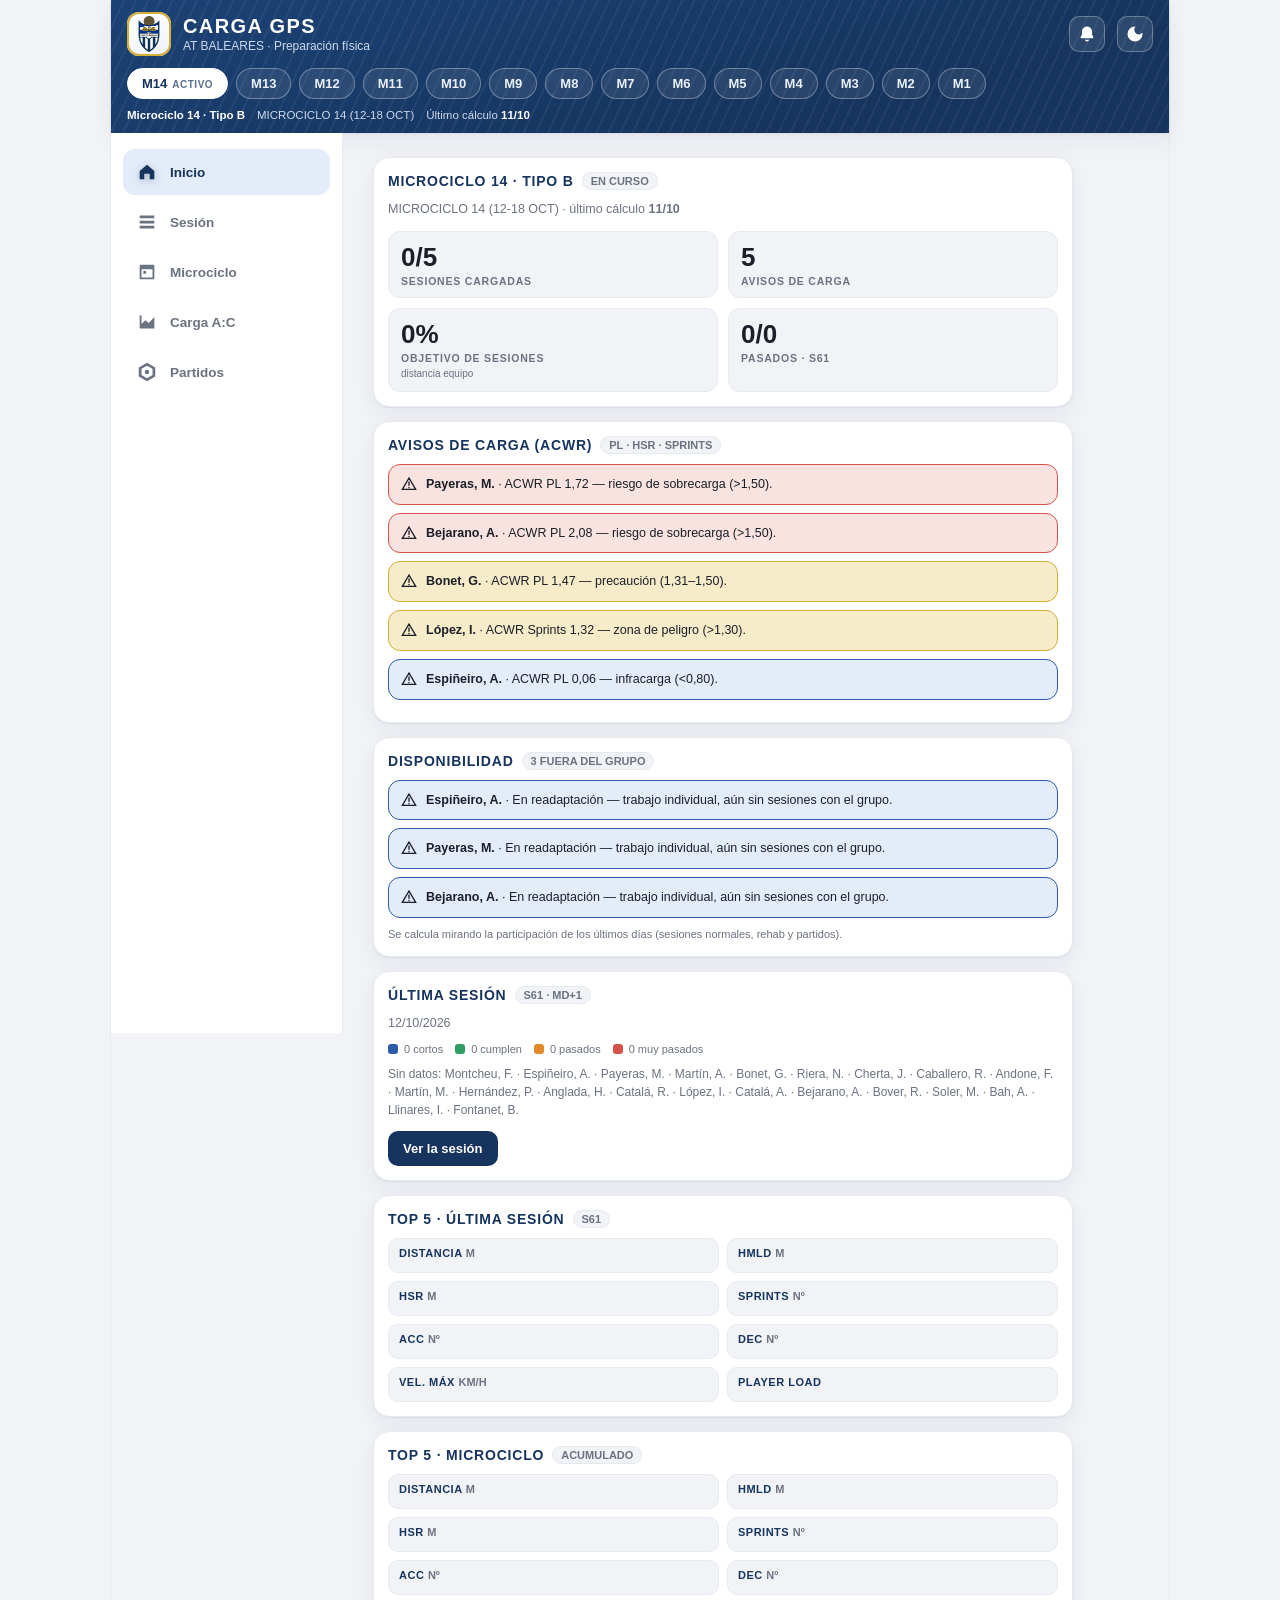
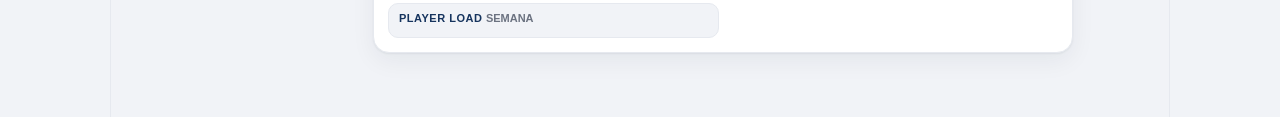
==== index.html @ 59eeba28 "Objetivos manuales para jugadores en readaptación (Excel, app y dashboard) Co-Authored-By: Claude Op" ====
<!doctype html>
<html lang="es" data-theme="">
<head>
<meta charset="utf-8">
<meta name="viewport" content="width=device-width, initial-scale=1, viewport-fit=cover">
<title>Carga GPS · AT Baleares</title>
<meta name="description" content="Seguimiento de carga GPS del equipo: objetivos individuales, semáforo por métrica y carga aguda-crónica.">
<meta name="theme-color" content="#16345E">
<link rel="manifest" href="manifest.json">
<link rel="icon" href="icons/icon-192.png?v=53">
<link rel="apple-touch-icon" href="icons/icon-192.png?v=53">
<meta name="apple-mobile-web-app-capable" content="yes">
<meta name="apple-mobile-web-app-status-bar-style" content="black-translucent">
<meta name="apple-mobile-web-app-title" content="GPS">
<meta name="mobile-web-app-capable" content="yes">
<link rel="stylesheet" href="styles.css?v=55">
</head>
<body>
<div class="shell">

  <header class="topbar">
    <div class="topbar__row">
      <div class="crest" aria-hidden="true"><img src="icons/escudo.png" alt="Atlético Baleares"></div>
      <div class="topbar__titles">
        <h1 class="topbar__title">CARGA GPS</h1>
        <p class="topbar__sub" id="topbarSub">AT Baleares · Preparación física</p>
      </div>
      <button class="iconbtn" id="bellBtn" type="button" hidden title="Activar avisos de datos nuevos" aria-label="Activar avisos de datos nuevos" aria-pressed="false">
        <svg viewBox="0 0 24 24" width="20" height="20" aria-hidden="true"><path d="M12 3a6 6 0 0 0-6 6v3.6l-1.5 2.7A1 1 0 0 0 5.4 17h13.2a1 1 0 0 0 .9-1.5L18 12.6V9a6 6 0 0 0-6-6Zm0 18a2.5 2.5 0 0 0 2.45-2h-4.9A2.5 2.5 0 0 0 12 21Z" fill="currentColor"/></svg>
      </button>
      <button class="iconbtn" id="themeBtn" type="button" title="Cambiar tema" aria-label="Cambiar tema">
        <svg viewBox="0 0 24 24" width="20" height="20" aria-hidden="true"><path d="M12 3a9 9 0 1 0 9 9c0-.46-.04-.92-.1-1.36A5.5 5.5 0 0 1 12.6 3.1 9.1 9.1 0 0 0 12 3Z" fill="currentColor"/></svg>
      </button>
    </div>

    <div class="micro-select" id="microSelect" role="tablist" aria-label="Microciclo"></div>

    <div class="micro-meta" id="microMeta"></div>
  </header>

  <div class="layout">

  <nav class="bottomnav" id="nav" aria-label="Secciones">
    <button class="navitem is-active" data-screen="inicio" type="button">
      <svg viewBox="0 0 24 24" aria-hidden="true"><path d="M4 11 12 4l8 7v8a1 1 0 0 1-1 1h-4v-6H9v6H5a1 1 0 0 1-1-1Z" fill="currentColor"/></svg>
      <span>Inicio</span>
    </button>
    <button class="navitem" data-screen="sesion" type="button">
      <svg viewBox="0 0 24 24" aria-hidden="true"><path d="M4 5h16v3H4Zm0 5.5h16v3H4Zm0 5.5h16v3H4Z" fill="currentColor"/></svg>
      <span>Sesión</span>
    </button>
    <button class="navitem" data-screen="micro" type="button">
      <svg viewBox="0 0 24 24" aria-hidden="true"><path d="M5 4h14a1 1 0 0 1 1 1v14a1 1 0 0 1-1 1H5a1 1 0 0 1-1-1V5a1 1 0 0 1 1-1Zm1 5v9h12V9Zm2 2h3v3H8Z" fill="currentColor"/></svg>
      <span>Microciclo</span>
    </button>
    <button class="navitem" data-screen="cargaac" type="button">
      <svg viewBox="0 0 24 24" aria-hidden="true"><path d="M4 19V5h2v9.2l4-4.2 4 3 6-6.5V19Z" fill="currentColor"/></svg>
      <span>Carga A:C</span>
    </button>
    <button class="navitem" data-screen="partidos" type="button">
      <svg viewBox="0 0 24 24" aria-hidden="true"><path d="M12 2 3 7v10l9 5 9-5V7Zm0 3.2 6 3.3v6.9l-6 3.3-6-3.3V8.5Z" fill="currentColor"/><circle cx="12" cy="12" r="2.4" fill="currentColor"/></svg>
      <span>Partidos</span>
    </button>
  </nav>

  <main class="content" id="view" tabindex="-1"></main>

  </div>

</div>

<script src="data.js?v=53"></script>
<script src="app.js?v=61"></script>
</body>
</html>
---- styles.css ----
/* =========================================================================
   Carga GPS — sistema visual "app de club deportivo"
   ========================================================================= */

:root{
  /* marca */
  --navy:#16345E;      --navy-2:#1B4275;
  --azul:#2E5BAA;      --azul-bg:#E4ECF9;
  --oro:#D4AF37;       --oro-bg:#F6ECC9;
  /* superficie */
  --bg:#F1F3F7;        --surface:#FFFFFF;
  --txt:#1B1F27;       --txt-2:#6B7280;   --line:#E6E9EF;
  /* semánticos */
  --verde:#2E9E64;     --neutro:#9AA1AC;  --rojo:#D6534A;
  --naranja:#E08A2B;
  /* semáforo (roles) */
  --sem-azul:var(--azul);     --sem-verde:var(--verde);
  --sem-naranja:var(--naranja); --sem-rojo:var(--rojo);
  --sem-azul-bg:#E4ECF9;   --sem-verde-bg:#E1F1E8;
  --sem-naranja-bg:#FBEBD8; --sem-rojo-bg:#F8E3E1;

  --ink:#16345E;   /* color de titulares/acento sobre superficie clara */

  --shadow:0 1px 2px rgba(16,30,54,.06), 0 8px 24px rgba(16,30,54,.06);
  --radius:16px;
  --font:-apple-system,BlinkMacSystemFont,"Segoe UI",Roboto,Helvetica,Arial,sans-serif;
  --font-cond:"Arial Narrow","Helvetica Neue Condensed","Roboto Condensed",var(--font);
  /* cifras: sans del sistema (0 limpio, sin barra ni punto) + tabular-nums donde toca */
  --font-mono:-apple-system,BlinkMacSystemFont,"Segoe UI",Roboto,Helvetica,Arial,sans-serif;
  --shell-max:480px;
}

@media (prefers-color-scheme: dark){
  :root:not([data-theme="light"]){
    --navy:#1E3E6B;    --navy-2:#274E85;
    --azul:#75A2EC;    --azul-bg:#1C2A42;
    --oro:#EBBE5D;     --oro-bg:#2E2A18;
    --bg:#0E141D;      --surface:#161F2E;
    --txt:#ECEFF4;     --txt-2:#93A0B5;   --line:#263349;
    --verde:#3FB57C;   --rojo:#E2695F;    --naranja:#EBA94D;
    --sem-azul:var(--azul);        --sem-verde:var(--verde);
    --sem-naranja:var(--naranja);  --sem-rojo:var(--rojo);
    --sem-azul-bg:#20304C;   --sem-verde-bg:#1A3328;
    --sem-naranja-bg:#33291A; --sem-rojo-bg:#361E1C;
    --ink:#A9C6F7;
    --shadow:0 1px 2px rgba(0,0,0,.4), 0 8px 24px rgba(0,0,0,.35);
  }
}
:root[data-theme="dark"]{
  --navy:#1E3E6B;    --navy-2:#274E85;
  --azul:#75A2EC;    --azul-bg:#1C2A42;
  --oro:#EBBE5D;     --oro-bg:#2E2A18;
  --bg:#0E141D;      --surface:#161F2E;
  --txt:#ECEFF4;     --txt-2:#93A0B5;   --line:#263349;
  --verde:#3FB57C;   --rojo:#E2695F;    --naranja:#EBA94D;
  --sem-azul:var(--azul);        --sem-verde:var(--verde);
  --sem-naranja:var(--naranja);  --sem-rojo:var(--rojo);
  --sem-azul-bg:#20304C;   --sem-verde-bg:#1A3328;
  --sem-naranja-bg:#33291A; --sem-rojo-bg:#361E1C;
  --ink:#A9C6F7;
  --shadow:0 1px 2px rgba(0,0,0,.4), 0 8px 24px rgba(0,0,0,.35);
}

*,*::before,*::after{box-sizing:border-box}
html,body{margin:0;padding:0}
body{
  font-family:var(--font);
  color:var(--txt);
  background:var(--bg);
  -webkit-text-size-adjust:100%;
  overscroll-behavior-y:none;
}
button{font-family:inherit}
h1,h2,h3,p{margin:0}

/* ===================== SHELL ===================== */
.shell{
  max-width:var(--shell-max);
  margin:0 auto;
  min-height:100dvh;
  background:var(--bg);
  position:relative;
}
.layout{display:block}

/* ===================== TOPBAR ===================== */
.topbar{
  position:sticky; top:0; z-index:20;
  color:#fff;
  padding:calc(env(safe-area-inset-top) + 12px) 16px 12px;
  background:
    repeating-linear-gradient(115deg, rgba(255,255,255,.05) 0 2px, transparent 2px 11px),
    linear-gradient(165deg, var(--navy-2), var(--navy) 72%);
  box-shadow:var(--shadow);
}
.topbar__row{display:flex; align-items:center; gap:12px}
.crest{
  flex:0 0 auto; width:44px; height:44px; border-radius:12px;
  display:grid; place-items:center; overflow:hidden;
  font-family:var(--font-cond); font-weight:800; letter-spacing:.5px;
  font-size:17px; color:var(--navy);
  background:linear-gradient(160deg,#fff,#eef2f8);
  box-shadow:inset 0 0 0 2px var(--oro);
}
.crest img{width:82%; height:82%; object-fit:contain; display:block}

/* foto del jugador (izquierda) */
.crest--photo{
  position:relative; width:48px; height:48px; border-radius:50%;
  background:rgba(255,255,255,.12); box-shadow:0 0 0 2px var(--oro);
}
.crest--photo img{position:absolute; inset:0; width:100%; height:100%; object-fit:cover; border-radius:50%}
.crest--photo .crest__ini{position:absolute; inset:0; display:grid; place-items:center; font-size:15px}
.crest--photo.is-empty{background:linear-gradient(160deg,#fff,#dfe6f3); color:var(--navy)}

/* escudo del club (derecha) */
.crest--club{width:38px; height:38px; border-radius:10px}
.crest--club img{width:84%; height:84%}
.topbar__titles{flex:1 1 auto; min-width:0}
.topbar__title{
  font-family:var(--font-cond); font-weight:800; letter-spacing:1.4px;
  font-size:20px; line-height:1;
}
.topbar__sub{font-size:12px; color:#cdd9ee; margin-top:3px; white-space:nowrap; overflow:hidden; text-overflow:ellipsis}

.iconbtn{
  flex:0 0 auto; width:36px; height:36px; border-radius:10px;
  border:1px solid rgba(255,255,255,.28); background:rgba(255,255,255,.10);
  color:#fff; display:grid; place-items:center; cursor:pointer;
  transition:background .15s;
}
.iconbtn:hover{background:rgba(255,255,255,.2)}
.iconbtn:active{transform:translateY(1px)}
.iconbtn--ghost{width:30px; height:30px; border-radius:8px; border-color:rgba(255,255,255,.18); background:transparent; color:#cdd9ee}
.iconbtn--ghost:hover{background:rgba(255,255,255,.12); color:#fff}
#bellBtn.is-on{background:#fff; border-color:#fff; color:#16345E}
#bellBtn[disabled]{opacity:.5; pointer-events:none}

.toast{
  position:fixed; left:50%; bottom:calc(72px + env(safe-area-inset-bottom));
  transform:translateX(-50%) translateY(8px); z-index:60;
  max-width:calc(100% - 32px); padding:10px 16px; border-radius:999px;
  background:#0E141D; color:#fff; font-size:13px; font-weight:600; line-height:1.3;
  box-shadow:0 8px 24px rgba(0,0,0,.28); opacity:0; pointer-events:none;
  transition:opacity .18s, transform .18s; text-align:center;
}
.toast.show{opacity:1; transform:translateX(-50%) translateY(0)}

.micro-select{display:flex; gap:8px; margin-top:12px; overflow-x:auto; scrollbar-width:none}
.micro-select::-webkit-scrollbar{display:none}
.chip{
  flex:0 0 auto; cursor:pointer;
  border-radius:999px; padding:7px 14px;
  font-size:13px; font-weight:600; white-space:nowrap;
  border:1px solid rgba(255,255,255,.32);
  background:rgba(255,255,255,.08); color:#eaf0fb;
  transition:background .15s, color .15s;
}
.chip:hover{background:rgba(255,255,255,.18)}
.chip.is-active{background:#fff; color:var(--navy); border-color:#fff}
.chip .chip__tag{font-size:10px; opacity:.7; margin-left:5px; font-weight:700; letter-spacing:.5px}

.micro-meta{
  margin-top:10px; display:flex; flex-wrap:wrap; gap:4px 12px;
  font-size:11.5px; color:#cdd9ee;
}
.micro-meta b{color:#fff; font-weight:700}

/* ===================== CONTENT ===================== */
.content{
  padding:16px 16px calc(env(safe-area-inset-bottom) + 88px);
  display:flex; flex-direction:column; gap:14px;
  outline:none;
}

.card{
  background:var(--surface);
  border:1px solid var(--line);
  border-radius:var(--radius);
  padding:14px;
  box-shadow:var(--shadow);
}
.card__title{
  font-family:var(--font-cond); font-weight:800; letter-spacing:.8px;
  text-transform:uppercase; font-size:14px; color:var(--ink);
  display:flex; align-items:center; gap:8px; margin-bottom:10px;
}
.card__title .count{
  font-family:var(--font); font-size:11px; font-weight:700;
  color:var(--txt-2); background:var(--bg); border:1px solid var(--line);
  border-radius:999px; padding:2px 8px; letter-spacing:0;
}
.muted{color:var(--txt-2); font-size:12.5px; line-height:1.5}

.section-label{
  font-family:var(--font-cond); font-weight:800; letter-spacing:1px;
  text-transform:uppercase; font-size:12px; color:var(--txt-2);
  margin:4px 2px -4px;
}

/* ---- stat hero ---- */
.stat-hero{display:flex; flex-direction:column; gap:8px}
.stat-hero__num{
  font-family:var(--font-cond); font-weight:800; color:var(--ink);
  font-size:46px; line-height:.95; font-variant-numeric:tabular-nums;
}
.stat-hero__num small{font-size:18px; color:var(--txt-2); font-weight:800; margin-left:4px}
.stat-hero__label{
  text-transform:uppercase; letter-spacing:1px; font-size:11px;
  color:var(--txt-2); font-weight:700;
}
.progress{height:9px; border-radius:999px; background:var(--bg); overflow:hidden; border:1px solid var(--line)}
.progress__bar{height:100%; border-radius:999px; background:linear-gradient(90deg,var(--azul),var(--oro))}

.kpi-row{display:grid; grid-template-columns:repeat(2,1fr); gap:10px}
.kpi{
  background:var(--bg); border:1px solid var(--line); border-radius:12px; padding:10px 12px;
}
.kpi__num{font-family:var(--font-cond); font-weight:800; font-size:26px; color:var(--txt); font-variant-numeric:tabular-nums}
.kpi__label{font-size:10.5px; text-transform:uppercase; letter-spacing:.8px; color:var(--txt-2); font-weight:700; margin-top:2px}

/* ---- chips de sesión ---- */
.pills{display:flex; gap:8px; overflow-x:auto; padding-bottom:2px; scrollbar-width:none}
.pills::-webkit-scrollbar{display:none}
.pill{
  flex:0 0 auto; cursor:pointer; border-radius:999px;
  padding:8px 14px; font-size:13px; font-weight:600; white-space:nowrap;
  border:1px solid var(--line); background:var(--surface); color:var(--txt);
  transition:background .15s,color .15s,border-color .15s;
}
.pill:hover{border-color:var(--azul)}
.pill small{display:block; font-size:10px; font-weight:700; color:var(--txt-2); letter-spacing:.4px; margin-top:1px}
.pill.is-active{background:var(--navy); color:#fff; border-color:var(--navy)}
.pill.is-active small{color:#c9d6ec}
.pill.is-pending{border-style:dashed}
.pill.is-match{border-color:var(--oro)}
.pill.is-match small{color:var(--oro)}
.pill.is-match.is-active{background:var(--oro); color:var(--navy); border-color:var(--oro)}
.pill.is-match.is-active small{color:var(--navy)}
.pill.is-extra{border-color:var(--azul)}
.pill.is-extra small{color:var(--azul)}
.pill.is-extra.is-active{background:var(--azul); color:#fff; border-color:var(--azul)}
.pill.is-extra.is-active small{color:#dbe6f8}

/* ---- tabla ---- */
.tablewrap{
  overflow-x:auto; -webkit-overflow-scrolling:touch;
  border:1px solid var(--line); border-radius:14px; background:var(--surface);
}
table.grid{border-collapse:separate; border-spacing:0; width:100%; font-size:13px}
table.grid th, table.grid td{
  padding:9px 10px; text-align:right; white-space:nowrap;
  border-bottom:1px solid var(--line);
}
table.grid thead th{
  position:sticky; top:0; z-index:3;
  background:var(--navy); color:#fff;
  font-family:var(--font-cond); font-weight:800; letter-spacing:.6px;
  text-transform:uppercase; font-size:11px;
}
table.grid thead th small{display:block; font-weight:600; color:#c9d6ec; font-size:9px; letter-spacing:.3px}
table.grid .col-player{
  position:sticky; left:0; z-index:2; text-align:left;
  background:var(--surface); min-width:132px; max-width:190px;
  white-space:normal;
  box-shadow:1px 0 0 var(--line);
}
table.grid thead .col-player{z-index:4; background:var(--navy)}
table.grid tbody tr:hover td{background:var(--azul-bg)}
table.grid tbody tr:hover .col-player{background:var(--azul-bg)}
table.grid tr:last-child td, table.grid tbody tr:last-child td{border-bottom:none}
table.grid .num{font-variant-numeric:tabular-nums; font-family:var(--font-mono); font-size:12px}
table.grid .obj{color:var(--txt-2); font-size:11px}
.row-team td{background:var(--oro-bg); font-weight:700}
.row-team .col-player{background:var(--oro-bg)}
.row-team:hover td, .row-team:hover .col-player{background:var(--oro-bg)}

.pname{display:flex; align-items:center; gap:6px; flex-wrap:wrap; cursor:pointer}
.pname:hover .pname__txt{color:var(--azul); text-decoration:underline}
.pname__txt{font-weight:600; white-space:nowrap}
.dorsal{
  flex:0 0 auto; width:22px; height:22px; border-radius:7px;
  display:grid; place-items:center; font-size:11px; font-weight:800;
  font-family:var(--font-cond);
  background:var(--navy); color:#fff; font-variant-numeric:tabular-nums;
}
.dorsal.is-gk{background:var(--oro); color:var(--navy)}

/* avatar con foto + dorsal (plantilla y ficha del entrenador) */
.avatar{
  position:relative; flex:0 0 auto; display:inline-block; vertical-align:middle;
  width:34px; height:34px; border-radius:50%;
  background:var(--navy); box-shadow:0 0 0 1.5px var(--line);
}
.avatar img{position:absolute; inset:0; width:100%; height:100%; object-fit:cover; border-radius:50%}
.avatar__ini{
  position:absolute; inset:0; display:grid; place-items:center;
  font-family:var(--font-cond); font-weight:800; font-size:12px; color:#fff;
}
.avatar__d{
  position:absolute; right:-3px; bottom:-3px; min-width:15px; height:15px; padding:0 3px;
  border-radius:8px; background:var(--oro); color:var(--navy);
  font-family:var(--font-cond); font-weight:800; font-size:9.5px;
  display:grid; place-items:center; font-variant-numeric:tabular-nums;
  box-shadow:0 0 0 1.5px var(--surface);
}

/* celda métrica con semáforo */
.cell{display:inline-flex; flex-direction:column; align-items:flex-end; gap:1px}
.cell__real{
  font-family:var(--font-mono); font-variant-numeric:tabular-nums;
  font-weight:700; font-size:12.5px;
  padding:1px 6px; border-radius:6px;
}
.cell__obj{font-size:10px; color:var(--txt-2); font-family:var(--font-mono)}
.sem-azul .cell__real   {background:var(--sem-azul-bg);    color:var(--sem-azul)}
.sem-verde .cell__real  {background:var(--sem-verde-bg);   color:var(--sem-verde)}
.sem-naranja .cell__real{background:var(--sem-naranja-bg); color:var(--sem-naranja)}
.sem-rojo .cell__real   {background:var(--sem-rojo-bg);    color:var(--sem-rojo)}

.tag{
  display:inline-flex; align-items:center; gap:4px;
  font-size:10px; font-weight:800; letter-spacing:.4px; text-transform:uppercase;
  padding:2px 7px; border-radius:999px; border:1px solid var(--line);
}
.tag--rehab{background:var(--azul-bg); color:var(--azul); border-color:var(--azul)}
.tag--na{background:var(--bg); color:var(--txt-2)}
.tag--parcial{background:var(--oro-bg); color:#8a6d16; border-color:var(--oro)}
:root[data-theme="dark"] .tag--parcial, :root:not([data-theme="light"]) .tag--parcial{color:var(--oro)}
.tag--baja{background:var(--sem-rojo-bg); color:var(--sem-rojo); border-color:var(--sem-rojo)}

/* leyenda semáforo */
.legend{display:flex; flex-wrap:wrap; gap:6px 12px; margin-top:2px}
.legend span{display:inline-flex; align-items:center; gap:6px; font-size:11px; color:var(--txt-2)}
.dot{width:10px; height:10px; border-radius:3px; display:inline-block}
.dot.azul{background:var(--sem-azul)} .dot.verde{background:var(--sem-verde)}
.dot.naranja{background:var(--sem-naranja)} .dot.rojo{background:var(--sem-rojo)}

/* nota de sesión */
.note{
  background:var(--bg); border:1px solid var(--line); border-radius:12px;
  padding:11px 12px; font-size:12px; line-height:1.55; color:var(--txt-2);
}
.note b{color:var(--txt)}

/* avisos */
.alert{
  display:flex; gap:9px; align-items:flex-start;
  border-radius:12px; padding:10px 12px; font-size:12.5px; line-height:1.5;
  border:1px solid var(--rojo); background:var(--sem-rojo-bg); color:var(--txt);
}
.alert--info{border-color:var(--azul); background:var(--azul-bg)}
.alert--ok{border-color:var(--oro); background:var(--oro-bg)}
.alert svg{flex:0 0 auto; margin-top:1px}

/* acwr badge */
.acwr{
  font-family:var(--font-mono); font-weight:700; font-variant-numeric:tabular-nums;
  padding:2px 8px; border-radius:7px; font-size:12.5px;
}
.acwr.ok{background:var(--sem-verde-bg); color:var(--sem-verde)}
.acwr.low{background:var(--sem-azul-bg); color:var(--sem-azul)}
.acwr.warn{background:var(--sem-naranja-bg); color:var(--sem-naranja)}
.acwr.high{background:var(--sem-rojo-bg); color:var(--sem-rojo)}
.acwr.zero{background:var(--sem-rojo-bg); color:var(--sem-rojo); outline:1px dashed var(--rojo)}

/* mini gráfico */
.spark{width:100%; height:74px; display:block}
.spark .axis{stroke:var(--line); stroke-width:1}
.spark .band{fill:var(--sem-verde-bg)}
.spark .line{fill:none; stroke:var(--azul); stroke-width:2.5; stroke-linejoin:round; stroke-linecap:round}
.spark .dot-pt{fill:var(--navy)}
.spark .lbl{fill:var(--txt-2); font-size:9px; font-family:var(--font)}

.trend-bars{display:flex; align-items:flex-end; gap:6px; height:96px}
.trend-bars .b{flex:1 1 0; background:linear-gradient(180deg,var(--azul),var(--navy)); border-radius:6px 6px 0 0; min-height:3px; position:relative}
.trend-bars .b span{position:absolute; top:-16px; left:50%; transform:translateX(-50%); font-size:9px; color:var(--txt-2); font-family:var(--font-mono)}
.trend-bars .b em{position:absolute; bottom:-16px; left:50%; transform:translateX(-50%); font-size:9px; color:var(--txt-2); font-style:normal}

/* botones */
.btn{
  cursor:pointer; border-radius:10px; padding:9px 14px; font-size:13px; font-weight:700;
  border:1px solid transparent; transition:filter .15s, background .15s;
  text-decoration:none; display:inline-block; text-align:center;
}
.btn--primary{background:var(--navy); color:#fff}
.btn--primary:hover{filter:brightness(1.12)}
.btn--ghost{background:transparent; color:var(--azul); border-color:var(--azul)}
.btn--ghost:hover{background:var(--azul-bg)}

.grouprow{display:flex; gap:8px; flex-wrap:wrap}

/* lista de plantilla */
.plist{display:flex; flex-direction:column; gap:0}
.pitem{
  display:flex; align-items:center; gap:11px; padding:11px 4px;
  border-bottom:1px solid var(--line); cursor:pointer;
}
.pitem:last-child{border-bottom:none}
.pitem:hover{background:var(--azul-bg)}
.pitem__name{flex:1 1 auto; font-weight:600; font-size:14px}
.pitem__meta{font-size:11px; color:var(--txt-2); font-family:var(--font-mono)}
.pitem__chev{color:var(--neutro)}

/* ===================== BOTTOM NAV ===================== */
.bottomnav{
  position:fixed; left:0; right:0; bottom:0; z-index:30;
  max-width:var(--shell-max); margin:0 auto;
  display:grid; grid-auto-flow:column; grid-auto-columns:1fr;
  background:var(--surface); border-top:1px solid var(--line);
  padding:6px 6px calc(env(safe-area-inset-bottom) + 6px);
  box-shadow:0 -4px 20px rgba(16,30,54,.07);
}
.navitem{
  border:0; background:transparent; cursor:pointer;
  display:flex; flex-direction:column; align-items:center; gap:3px;
  padding:6px 2px; border-radius:10px;
  color:var(--txt-2); font-size:10.5px; font-weight:600;
  transition:color .15s, background .15s;
}
.navitem svg{width:22px; height:22px}
.navitem span{white-space:nowrap}
.navitem:hover{color:var(--ink); background:var(--bg)}
.navitem.is-active{color:var(--ink)}
.navitem.is-active svg{filter:drop-shadow(0 2px 4px rgba(22,52,94,.3))}

/* ===================== SHEET (ficha jugador) ===================== */
.sheet{position:fixed; inset:0; z-index:50; display:flex; align-items:flex-end; justify-content:center}
.sheet[hidden]{display:none}
.sheet__backdrop{position:absolute; inset:0; background:rgba(10,18,30,.5); backdrop-filter:blur(2px)}
.sheet__panel{
  position:relative; width:100%; max-width:var(--shell-max);
  background:var(--surface); border-radius:22px 22px 0 0;
  max-height:90dvh; display:flex; flex-direction:column;
  animation:slideup .22s ease;
  padding-bottom:env(safe-area-inset-bottom);
}
@keyframes slideup{from{transform:translateY(100%)}to{transform:translateY(0)}}
.sheet__grip{width:38px; height:4px; border-radius:999px; background:var(--line); margin:9px auto 4px}
.sheet__head{
  display:flex; align-items:center; justify-content:space-between;
  padding:6px 16px 10px; border-bottom:1px solid var(--line);
}
.sheet__head h2{font-family:var(--font-cond); font-weight:800; letter-spacing:.6px; font-size:19px; color:var(--ink)}
.sheet__head .iconbtn{border-color:var(--line); background:var(--bg); color:var(--txt)}
.sheet__body{padding:14px 16px 24px; overflow-y:auto; display:flex; flex-direction:column; gap:13px}

/* ===================== DESKTOP ===================== */
@media (min-width:900px) and (pointer:fine){
  :root{--shell-max:1060px}
  .shell{
    border-left:1px solid var(--line); border-right:1px solid var(--line);
  }
  .topbar{position:static}
  .layout{
    display:flex; align-items:flex-start;
  }
  .bottomnav{
    position:sticky; top:0; align-self:flex-start; flex:0 0 232px;
    max-width:none; margin:0;
    display:flex; flex-direction:column; gap:4px;
    border-top:0; border-right:1px solid var(--line); box-shadow:none;
    padding:16px 12px;
    min-height:calc(100dvh - 0px);
  }
  .navitem{flex-direction:row; justify-content:flex-start; gap:12px; padding:12px 13px; font-size:13.5px; border-radius:12px}
  .navitem.is-active{background:var(--azul-bg)}
  .content{
    flex:1 1 auto; min-width:0;
    max-width:760px;
    padding:24px 30px 64px;
  }
  .sheet{align-items:center}
  .sheet__panel{border-radius:20px; max-width:560px; max-height:84dvh}
  @keyframes slideup{from{transform:translateY(14px);opacity:0}to{transform:translateY(0);opacity:1}}
}

@media (max-width:360px){
  .stat-hero__num{font-size:38px}
  .content{padding-left:12px; padding-right:12px}
}

/* =========================================================================
   VISTA JUGADOR
   ========================================================================= */
.mrow{
  border:1px solid var(--line); border-radius:13px; padding:11px 12px;
  background:var(--surface); display:flex; flex-direction:column; gap:9px;
}
.mrow + .mrow{margin-top:9px}
.mrow__head{display:flex; align-items:baseline; justify-content:space-between; gap:8px}
.mrow__label{
  font-family:var(--font-cond); font-weight:800; letter-spacing:.5px;
  text-transform:uppercase; font-size:13px; color:var(--ink);
  display:inline-flex; align-items:baseline; gap:5px;
}
.mrow__unit{
  font-family:var(--font); font-weight:600; text-transform:none;
  letter-spacing:0; font-size:10px; color:var(--txt-2);
}
.mrow__cmp{font-size:11px; font-weight:700; color:var(--txt-2); font-variant-numeric:tabular-nums}
.mrow__cmp b{font-family:var(--font-mono)}
.mrow__cmp .up{color:var(--naranja)} .mrow__cmp .down{color:var(--azul)} .mrow__cmp .eq{color:var(--verde)}

.mrow__vals{display:grid; grid-template-columns:repeat(3,1fr); gap:8px}
.mv{
  background:var(--bg); border:1px solid var(--line); border-radius:10px;
  padding:7px 9px; text-align:center;
}
.mv__n{
  display:block; font-family:var(--font-mono); font-variant-numeric:tabular-nums;
  font-weight:700; font-size:15px; padding:1px 4px; border-radius:6px;
}
.mv--me .mv__n.sem-azul{background:var(--sem-azul-bg); color:var(--sem-azul)}
.mv--me .mv__n.sem-verde{background:var(--sem-verde-bg); color:var(--sem-verde)}
.mv--me .mv__n.sem-naranja{background:var(--sem-naranja-bg); color:var(--sem-naranja)}
.mv--me .mv__n.sem-rojo{background:var(--sem-rojo-bg); color:var(--sem-rojo)}
.mv__k{display:block; font-size:9.5px; text-transform:uppercase; letter-spacing:.5px; color:var(--txt-2); font-weight:700; margin-top:3px}
.mv--me{border-color:var(--azul)}
.mv--team{border-style:dashed}

/* barra de cumplimiento del objetivo:
   --me = hasta dónde ha llegado · --obj = objetivo · --lo/--hi = franja ±10% (cumplido) */
.obar{position:relative; height:17px; margin:9px 0 3px}
.obar__track{
  position:absolute; inset:0; border-radius:9px; overflow:hidden;
  background:var(--bg); border:1px solid var(--line);
}
.obar__zone{
  position:absolute; top:0; bottom:0; left:var(--lo); width:calc(var(--hi) - var(--lo));
  background:var(--sem-verde-bg);
  border-left:2px solid var(--verde); border-right:2px solid var(--verde);
}
.obar__fill{position:absolute; top:0; bottom:0; left:0; width:var(--me); background:var(--neutro); opacity:.92}
.obar__fill.sem-azul{background:var(--sem-azul)}
.obar__fill.sem-verde{background:var(--sem-verde)}
.obar__fill.sem-naranja{background:var(--sem-naranja)}
.obar__fill.sem-rojo{background:var(--sem-rojo)}
/* marca del objetivo: tick + triángulo arriba */
.obar__obj{position:absolute; top:-2px; bottom:-2px; left:var(--obj); width:2px; transform:translateX(-50%);
  background:var(--ink); border-radius:2px; z-index:3}
.obar__obj::before{content:""; position:absolute; left:50%; top:-7px; transform:translateX(-50%);
  border:4px solid transparent; border-top:6px solid var(--ink)}
/* dónde se ha quedado: bolita con aro de color */
.obar__end{position:absolute; top:50%; left:var(--me); width:13px; height:13px;
  transform:translate(-50%,-50%); border-radius:50%; background:var(--surface); z-index:4;
  box-shadow:0 0 0 3px var(--neutro), 0 1px 3px rgba(0,0,0,.3)}
.obar__end.sem-azul{box-shadow:0 0 0 3px var(--sem-azul), 0 1px 3px rgba(0,0,0,.3)}
.obar__end.sem-verde{box-shadow:0 0 0 3px var(--sem-verde), 0 1px 3px rgba(0,0,0,.3)}
.obar__end.sem-naranja{box-shadow:0 0 0 3px var(--sem-naranja), 0 1px 3px rgba(0,0,0,.3)}
.obar__end.sem-rojo{box-shadow:0 0 0 3px var(--sem-rojo), 0 1px 3px rgba(0,0,0,.3)}

.info-metrics{display:grid; grid-template-columns:repeat(3,1fr); gap:9px; margin-top:9px}
.info-metrics .kpi{background:var(--surface)}

/* radar / telaraña */
.radar-wrap{display:flex; flex-direction:column; align-items:center; gap:6px}
.radar{width:100%; max-width:340px; height:auto; display:block; overflow:visible}
.radar .grid-poly{fill:none; stroke:var(--line); stroke-width:1}
.radar .spoke{stroke:var(--line); stroke-width:1}
.radar .team-poly{fill:none; stroke:var(--oro); stroke-width:2; stroke-dasharray:5 4}
.radar .me-poly{fill:color-mix(in srgb, var(--azul) 24%, transparent); stroke:var(--azul); stroke-width:2.5; stroke-linejoin:round}
.radar .me-dot{fill:var(--azul)}
.radar .ax-name{fill:var(--txt); font-size:10px; font-weight:700; font-family:var(--font)}
.radar .ax-val{fill:var(--txt-2); font-size:9px; font-family:var(--font-mono)}

/* gráfica de carga aguda·crónica */
.acwrc{display:block; font-family:var(--font-mono)}
.acwrc .ax-v{fill:var(--txt-2); font-size:7.5px; font-variant-numeric:tabular-nums; letter-spacing:.2px}
.acwrc .ax-t{fill:var(--ink); font-size:7.5px; font-weight:700; letter-spacing:.2px}
.acwrc .ax-d{fill:var(--neutro); font-size:6.5px; letter-spacing:.1px}
.acwrc .ax-band{fill:var(--azul); font-size:7.5px; font-weight:700; letter-spacing:.4px; text-transform:uppercase}
/* modo microciclo: el svg escala al ancho del contenedor, así que la tipografía va algo mayor */
.acwrc--m .ax-v{font-size:9px}
.acwrc--m .ax-t{font-size:9px}
.acwrc--m .ax-d{font-size:7.5px}
/* gráfica de 28 días: el svg se reduce bastante al caber a pantalla, así que la tipografía va mayor */
.acwrc--w .ax-v{font-size:11px}
.acwrc--w .ax-band{font-size:10px}
.radar-legend{display:flex; gap:16px; font-size:11.5px; color:var(--txt-2)}
.radar-legend i{display:inline-block; width:14px; height:0; border-top:3px solid; vertical-align:middle; margin-right:6px}
.radar-legend .me{border-color:var(--azul)}
.radar-legend .team{border-color:var(--oro); border-top-style:dashed}

/* historial (desplegables por microciclo) */
.hist{display:flex; flex-direction:column; gap:10px}
.hist details{
  border:1px solid var(--line); border-radius:14px; background:var(--surface);
  box-shadow:var(--shadow); overflow:hidden;
}
.hist details[open]{border-color:var(--azul)}
.hist summary{
  list-style:none; cursor:pointer; padding:13px 14px;
  display:grid; grid-template-columns:1fr auto auto; align-items:center; gap:10px;
}
.hist summary::-webkit-details-marker{display:none}
.hist summary:hover{background:var(--azul-bg)}
.hist__ttl{min-width:0}
.hist__ttl b{
  font-family:var(--font-cond); font-weight:800; letter-spacing:.5px;
  text-transform:uppercase; font-size:13.5px; color:var(--ink);
  display:block; white-space:nowrap; overflow:hidden; text-overflow:ellipsis;
}
.hist__ttl span{font-size:11px; color:var(--txt-2)}
.hist__sub{display:block; margin-top:2px; font-size:10.5px; font-weight:700; color:var(--neutro);
  text-transform:uppercase; letter-spacing:.4px}
.hist__donut{display:flex; align-items:center; justify-content:center}
.donut{display:block}
.donut__t{font-family:var(--font-cond); font-weight:800; font-size:15px; fill:var(--ink)}
.hist__chev{color:var(--neutro); transition:transform .18s; font-size:13px}
.hist details[open] .hist__chev{transform:rotate(180deg)}

.hist__body{padding:0 14px 14px; display:flex; flex-direction:column; gap:12px}
.hist__chips{display:flex; flex-wrap:wrap; gap:6px}
.hist__chips .chipv{
  border:1px solid var(--line); background:var(--bg); border-radius:999px;
  padding:4px 10px; font-size:11.5px; color:var(--txt-2); font-weight:600;
}
.hist__chips .chipv b{color:var(--txt); font-family:var(--font-mono)}

.hist-metrics{display:grid; grid-template-columns:1fr; gap:7px}
.hm{
  border:1px solid var(--line); border-radius:9px; padding:8px 10px; background:var(--bg);
}
.hm.sem-azul{border-color:var(--sem-azul); background:var(--sem-azul-bg)}
.hm.sem-verde{border-color:var(--sem-verde); background:var(--sem-verde-bg)}
.hm.sem-naranja{border-color:var(--sem-naranja); background:var(--sem-naranja-bg)}
.hm.sem-rojo{border-color:var(--sem-rojo); background:var(--sem-rojo-bg)}
.hm__k{
  display:flex; align-items:center; gap:6px;
  font-size:10.5px; text-transform:uppercase; letter-spacing:.5px; color:var(--txt); font-weight:700;
}
.hm__u{color:var(--txt-2); font-weight:600}
.hm__row{
  display:flex; align-items:baseline; gap:8px; margin-top:4px;
  font-family:var(--font-mono); font-size:12.5px; font-variant-numeric:tabular-nums;
}
.hm__lbl{font-size:9px; text-transform:uppercase; letter-spacing:.4px; color:var(--txt-2); font-weight:700; flex:0 0 auto}
.hm__n{margin-left:auto; color:var(--txt); font-weight:700; white-space:nowrap}
.hm__n s{color:var(--txt-2); text-decoration:none; font-weight:600}
.hm__row--match{margin-top:4px; padding-top:4px; border-top:1px dashed var(--line); opacity:.85}
.hm .p{margin-left:auto; flex:0 0 auto; font-weight:700; font-size:11px; font-family:var(--font-mono);
  padding:1px 6px; border-radius:6px; background:var(--surface); color:var(--txt-2); border:1px solid var(--line)}
.hm .p.sem-azul{background:var(--sem-azul-bg); color:var(--sem-azul); border-color:var(--sem-azul)}
.hm .p.sem-verde{background:var(--sem-verde-bg); color:var(--sem-verde); border-color:var(--sem-verde)}
.hm .p.sem-naranja{background:var(--sem-naranja-bg); color:var(--sem-naranja); border-color:var(--sem-naranja)}
.hm .p.sem-rojo{background:var(--sem-rojo-bg); color:var(--sem-rojo); border-color:var(--sem-rojo)}

/* pantalla sin identidad */
.gate{
  min-height:60dvh; display:flex; flex-direction:column; align-items:center; justify-content:center;
  text-align:center; gap:14px; padding:24px;
}
.gate .crest{width:72px; height:72px; border-radius:20px; font-size:26px}
.gate h2{font-family:var(--font-cond); font-weight:800; letter-spacing:.6px; color:var(--ink); font-size:22px}
.gate select{
  font-family:inherit; font-size:14px; padding:10px 12px; border-radius:10px;
  border:1px solid var(--line); background:var(--surface); color:var(--txt); max-width:260px;
}

/* =========================================================================
   VISTA ENTRENADOR
   ========================================================================= */
.avatar--sm{width:28px; height:28px}
.avatar--sm .avatar__ini{font-size:10px}
.avatar--sm .avatar__d{min-width:13px; height:13px; font-size:8.5px; right:-3px; bottom:-3px}

/* tarjetas de métrica del equipo */
.tm-grid{display:grid; grid-template-columns:1fr 1fr; gap:8px}
.tm{border:1px solid var(--line); border-radius:11px; padding:9px 11px; background:transparent}
.tm__k{font-family:var(--font-cond); font-weight:800; letter-spacing:.5px; text-transform:uppercase;
  font-size:12px; color:var(--ink); display:flex; align-items:baseline; gap:5px}
.tm__v{margin-top:4px}
.tm__real{font-family:var(--font-mono); font-variant-numeric:tabular-nums; font-weight:700;
  font-size:16px; padding:1px 5px; border-radius:6px}
.tm__real.sem-azul{background:var(--sem-azul-bg); color:var(--sem-azul)}
.tm__real.sem-verde{background:var(--sem-verde-bg); color:var(--sem-verde)}
.tm__real.sem-naranja{background:var(--sem-naranja-bg); color:var(--sem-naranja)}
.tm__real.sem-rojo{background:var(--sem-rojo-bg); color:var(--sem-rojo)}
.tm__obj{display:block; margin-top:3px; font-size:10.5px; color:var(--txt-2); font-family:var(--font-mono)}

/* lista de desplegables de jugador */
.pdet-list{display:flex; flex-direction:column}
.pdet{border-bottom:1px solid var(--line)}
.pdet:last-child{border-bottom:none}
.pdet summary{
  list-style:none; cursor:pointer; padding:9px 2px;
  display:flex; align-items:center; gap:10px;
}
.pdet summary::-webkit-details-marker{display:none}
.pdet summary:hover{background:var(--azul-bg)}
.pdet__name{flex:1 1 auto; font-weight:600; font-size:13.5px; white-space:nowrap; overflow:hidden; text-overflow:ellipsis}
.pdet__sum{font-size:11.5px; color:var(--txt-2); font-family:var(--font-mono); font-variant-numeric:tabular-nums;
  display:flex; align-items:center; gap:5px; white-space:nowrap}
.pdet__chev{color:var(--neutro); font-size:12px; transition:transform .18s}
.pdet[open] .pdet__chev{transform:rotate(180deg)}
.pdet[open]{background:var(--bg)}
.pdet__body{padding:4px 4px 14px}
.pdet__share{display:flex; gap:8px; margin-top:12px}
.pdet__share .btn{font-size:12px; padding:7px 11px}

.dotsem{width:9px; height:9px; border-radius:3px; display:inline-block; background:var(--line)}
.dotsem.sem-azul{background:var(--sem-azul)} .dotsem.sem-verde{background:var(--sem-verde)}
.dotsem.sem-naranja{background:var(--sem-naranja)} .dotsem.sem-rojo{background:var(--sem-rojo)}

/* donut en la fila de jugador (sesión / microciclo) */
.pdet summary .donut{flex:0 0 auto}
.pdet summary .donut__t{font-size:12.5px}

/* top 5 por parámetro (inicio) */
.top5-grid{display:grid; grid-template-columns:1fr 1fr; gap:8px}
.top5{border:1px solid var(--line); border-radius:10px; padding:8px 10px; background:var(--bg)}
.top5__k{font-family:var(--font-cond); font-weight:800; letter-spacing:.5px; text-transform:uppercase;
  font-size:11px; color:var(--ink); margin-bottom:5px}
.top5__u{color:var(--txt-2); font-weight:600; letter-spacing:0}
.top5__list{list-style:none; margin:0; padding:0; display:flex; flex-direction:column; gap:3px}
.top5__list li{display:flex; align-items:baseline; gap:6px; font-size:11.5px}
.top5__list li b{color:var(--neutro); font-family:var(--font-mono); font-size:10px; flex:0 0 9px}
.top5__list li span{flex:1 1 auto; font-weight:600; white-space:nowrap; overflow:hidden; text-overflow:ellipsis}
.top5__list li em{font-family:var(--font-mono); font-style:normal; font-weight:700; color:var(--txt-2);
  font-variant-numeric:tabular-nums}

/* mini listas (inicio) */
.mini-list{display:flex; flex-direction:column; gap:0}
.mini-p{display:flex; align-items:center; gap:9px; padding:7px 2px; border-bottom:1px solid var(--line); font-size:13px}
.mini-p:last-child{border-bottom:none}
.mini-p span:nth-child(2){flex:1 1 auto; font-weight:600}
.mini-p__b{font-family:var(--font-mono); font-weight:700; color:var(--txt-2)}

/* chips de comparación (partidos) */
.cmp-chips{display:flex; flex-wrap:wrap; gap:6px}
.cmp-chip{
  cursor:pointer; border-radius:999px; padding:5px 11px; font-size:12px; font-weight:600;
  border:1px solid var(--line); background:var(--surface); color:var(--txt-2);
  transition:border-color .12s, color .12s;
}
.cmp-chip:hover{border-color:var(--azul)}
.cmp-chip.is-on{font-weight:700}

/* orden de la lista de jugadores (dorsal / % cumplimiento) */
.sort-seg{display:flex; gap:4px; margin:-2px 0 10px; flex-wrap:wrap}
.sort-seg button{border:1px solid var(--line); background:var(--surface-2, transparent); color:var(--txt-2);
  border-radius:999px; padding:4px 11px; font:inherit; font-size:12px; font-weight:600; cursor:pointer}
.sort-seg button.is-on{background:var(--ink); border-color:var(--ink); color:var(--surface, #fff)}
.cumpl-eq{display:flex; align-items:center; gap:12px; margin:2px 0 12px}
.cumpl-eq .donut__t{font-size:15px; font-weight:800}
.cumpl-eq__k{font-weight:700; font-size:14px; color:var(--ink)}
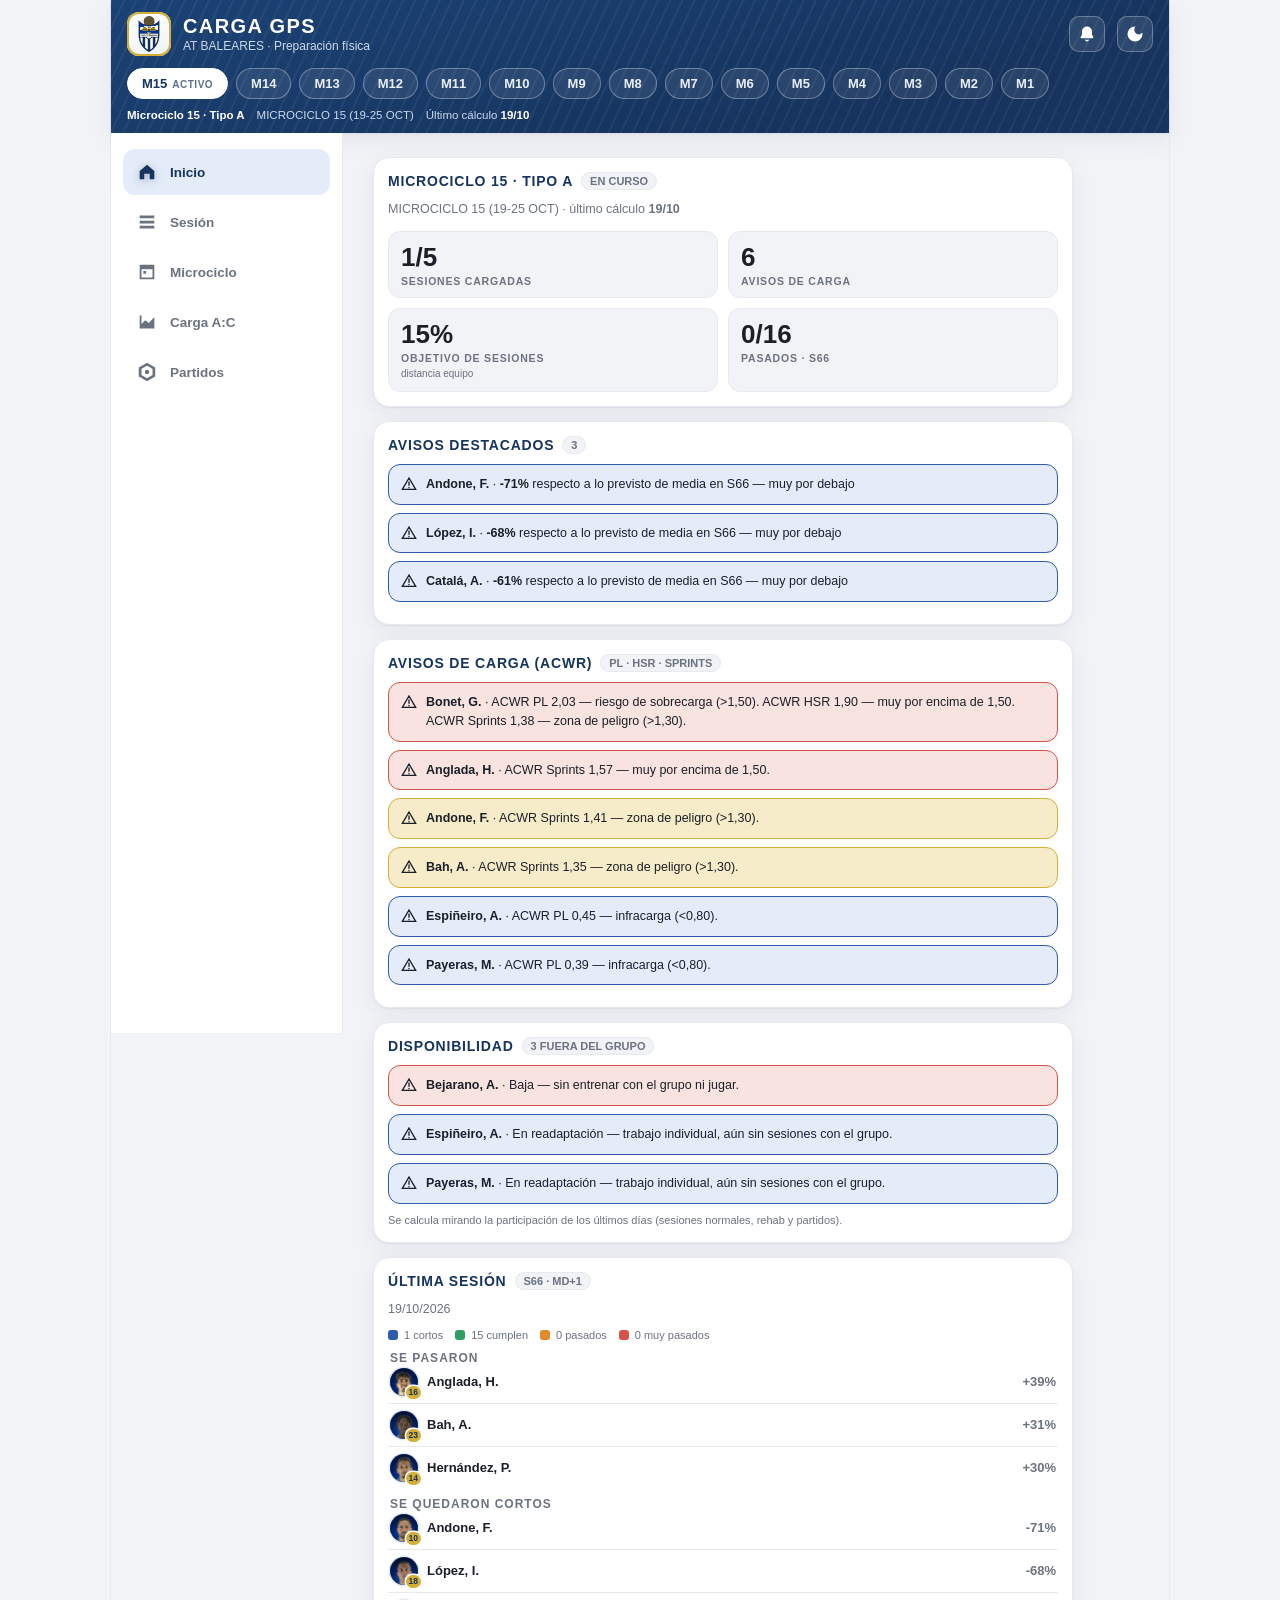
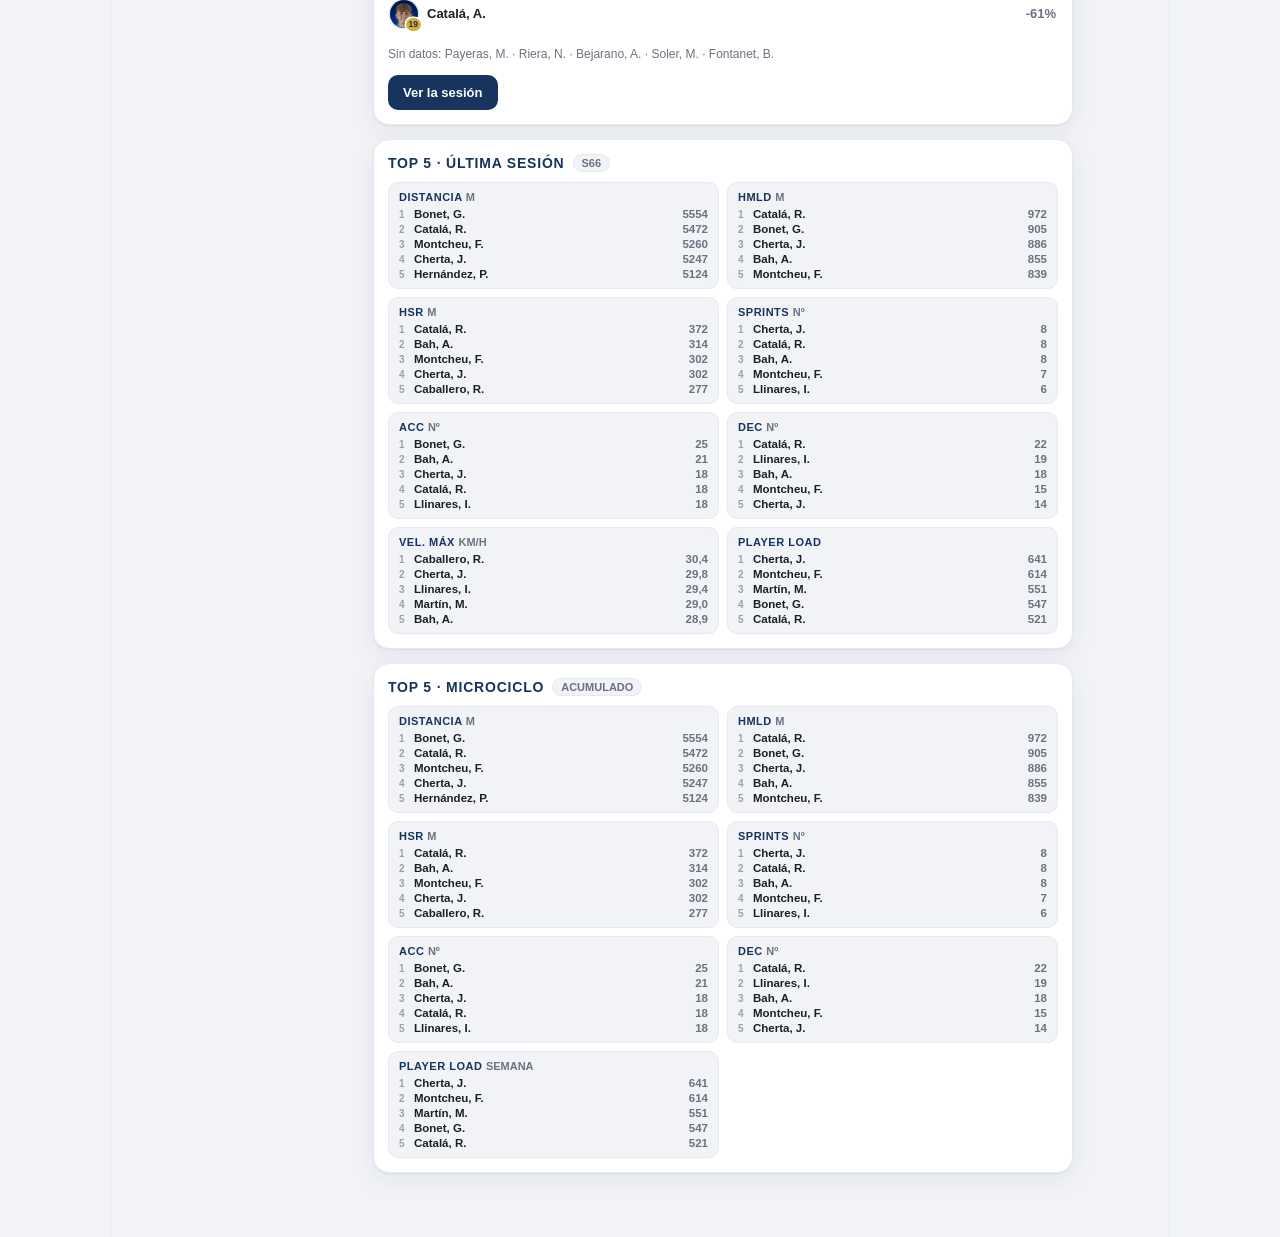
==== commit ec2303b7: "App jugador: pestaña Partido con los datos de todo el equipo (ranking por métrica, total o por 90′, " ====
--- a/index.html
+++ b/index.html
@@ -13,7 +13,7 @@
 <meta name="apple-mobile-web-app-status-bar-style" content="black-translucent">
 <meta name="apple-mobile-web-app-title" content="GPS">
 <meta name="mobile-web-app-capable" content="yes">
-<link rel="stylesheet" href="styles.css?v=55">
+<link rel="stylesheet" href="styles.css?v=56">
 </head>
 <body>
 <div class="shell">
--- a/styles.css
+++ b/styles.css
@@ -401,6 +401,32 @@
 .pitem__name{flex:1 1 auto; font-weight:600; font-size:14px}
 .pitem__meta{font-size:11px; color:var(--txt-2); font-family:var(--font-mono)}
 .pitem__chev{color:var(--neutro)}
+
+/* ===================== PARTIDO (comparativa de equipo) ===================== */
+.pm-chips,.pm-modo{display:flex; gap:6px; overflow-x:auto; scrollbar-width:none; padding-bottom:2px}
+.pm-chips::-webkit-scrollbar,.pm-modo::-webkit-scrollbar{display:none}
+.pm-modo{margin-top:6px}
+.pm-chip{flex:0 0 auto; border:1px solid var(--line); background:var(--surface); color:var(--txt-2); font:600 12px var(--font); padding:5px 11px; border-radius:999px; cursor:pointer}
+.pm-chip.is-active{background:var(--navy); border-color:var(--navy); color:#fff}
+.pm-rank{display:flex; flex-direction:column; gap:2px; margin-top:12px}
+.pm-row{display:grid; grid-template-columns:18px minmax(0,1.25fr) minmax(0,1fr) auto; align-items:center; gap:8px; padding:5px 6px; border-radius:8px}
+.pm-row.is-me{background:var(--oro-bg); box-shadow:inset 3px 0 0 var(--oro)}
+.pm-pos{font-size:11px; color:var(--txt-2); text-align:right; font-variant-numeric:tabular-nums}
+.pm-name{font-size:12.5px; white-space:nowrap; overflow:hidden; text-overflow:ellipsis}
+.pm-name b{color:var(--txt-2); font-weight:700; margin-right:2px}
+.pm-name small{color:var(--txt-2); font-size:10.5px; margin-left:5px}
+.pm-tag{font-style:normal; font-size:9.5px; font-weight:700; color:var(--naranja); margin-left:3px}
+.pm-bar{position:relative; height:10px; background:var(--line); border-radius:999px}
+.pm-bar i{position:absolute; left:0; top:0; bottom:0; background:var(--azul); border-radius:999px}
+.pm-row.is-me .pm-bar i{background:var(--oro)}
+.pm-bar s{position:absolute; top:-3px; bottom:-3px; width:2px; margin-left:-1px; background:var(--txt); opacity:.55; border-radius:1px}
+.pm-val{font-size:12.5px; font-weight:700; font-variant-numeric:tabular-nums; min-width:44px; text-align:right}
+.pm-scroll{overflow-x:auto; margin:0 -4px}
+.pm-tbl{width:100%; border-collapse:collapse; font-size:11.5px; font-variant-numeric:tabular-nums; white-space:nowrap}
+.pm-tbl th{font-size:10px; color:var(--txt-2); font-weight:700; padding:5px 5px; border-bottom:1px solid var(--line); text-align:right}
+.pm-tbl td{padding:5px 5px; border-bottom:1px solid var(--line); text-align:right}
+.pm-tbl .l{text-align:left}
+.pm-tbl tr.is-me td{background:var(--oro-bg); font-weight:700}
 
 /* ===================== BOTTOM NAV ===================== */
 .bottomnav{
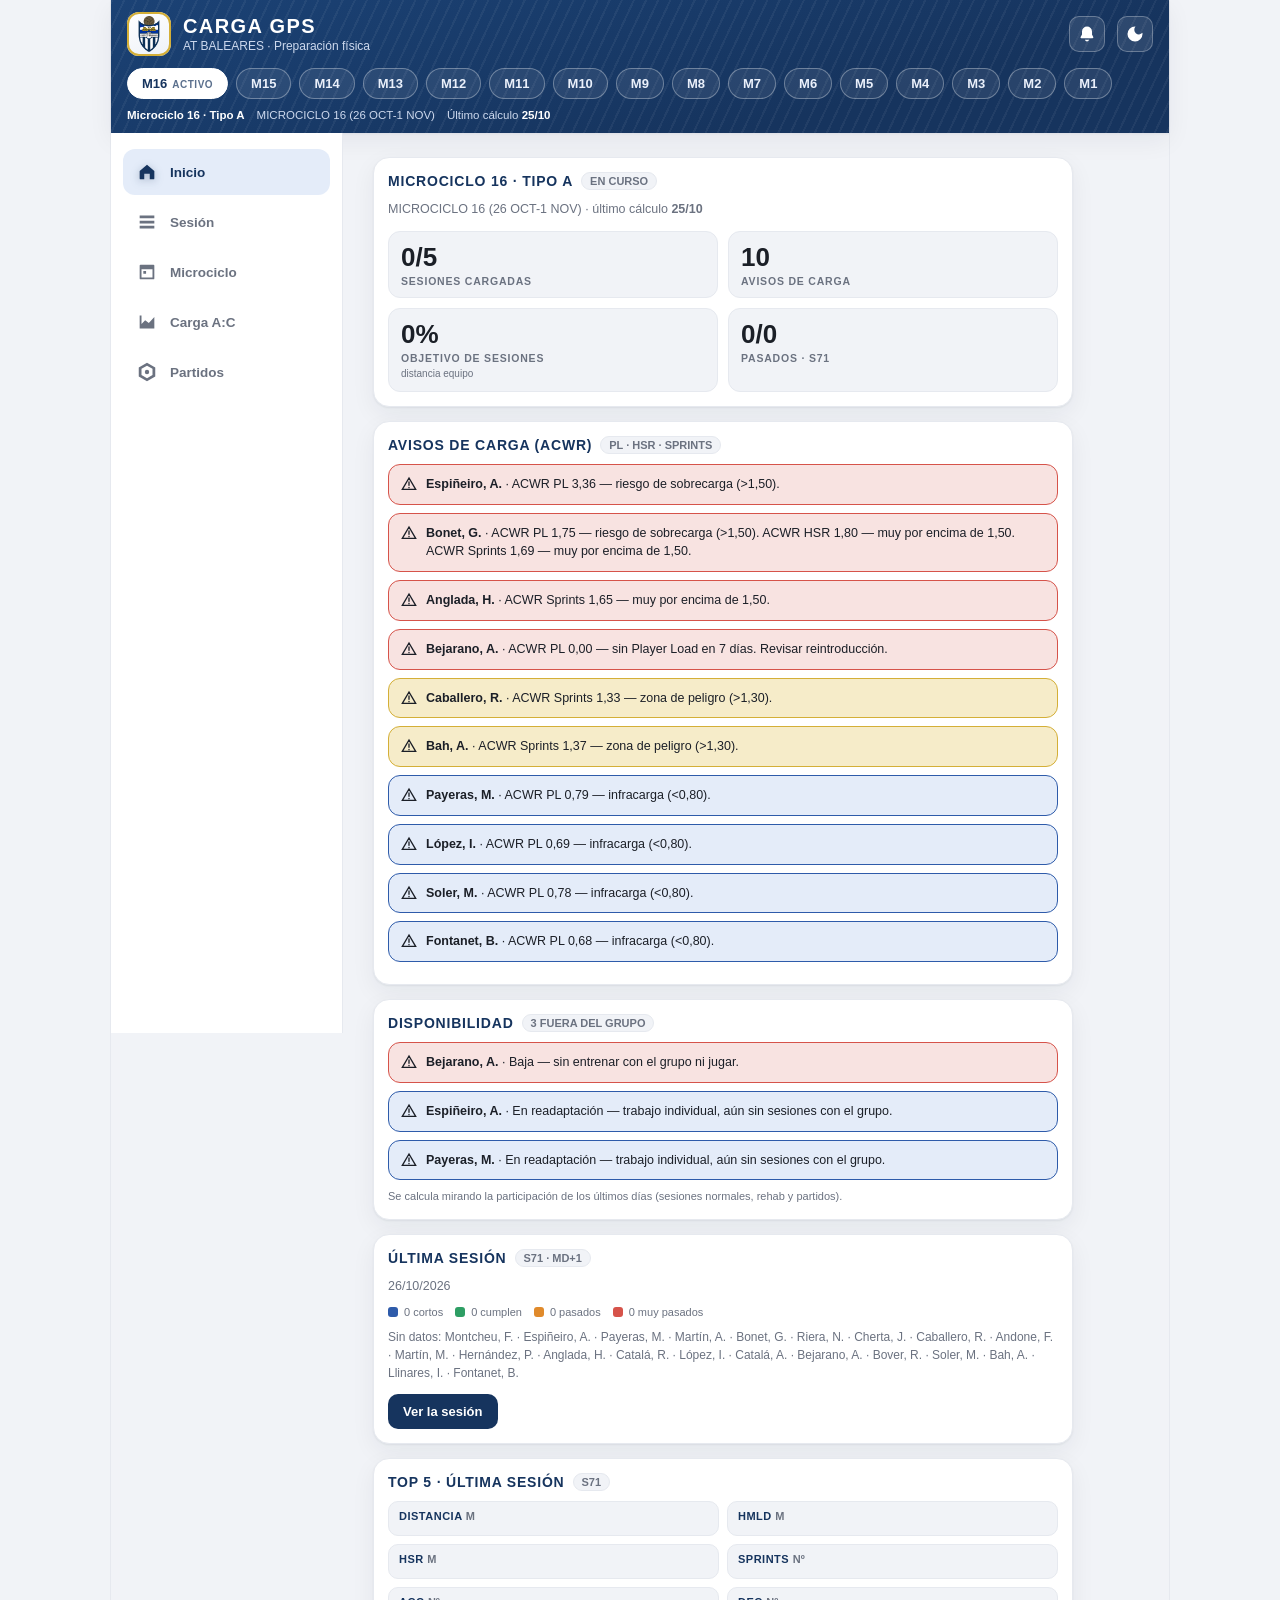
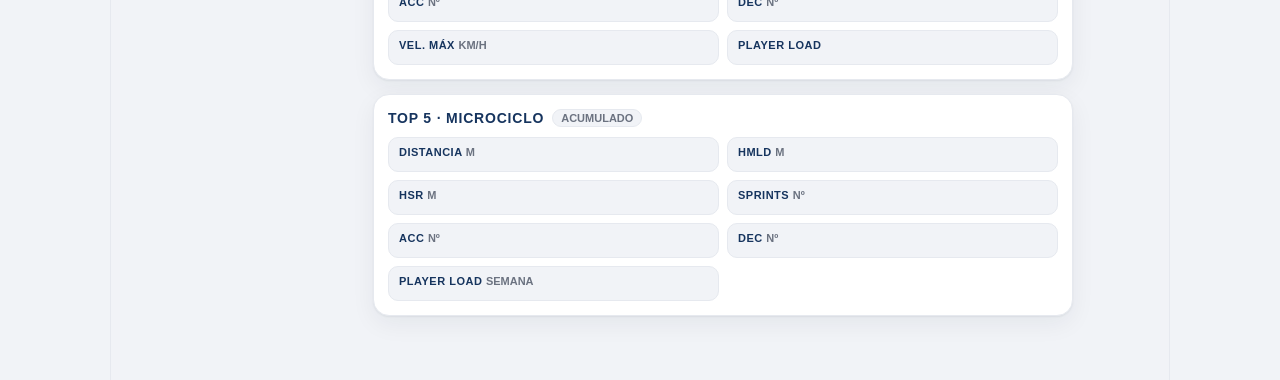
==== commit 49d204ec: "App jugador, pestaña Partido: modo por minuto, tabla ordenable por métrica y más compacta Co-Authore" ====
--- a/index.html
+++ b/index.html
@@ -13,7 +13,7 @@
 <meta name="apple-mobile-web-app-status-bar-style" content="black-translucent">
 <meta name="apple-mobile-web-app-title" content="GPS">
 <meta name="mobile-web-app-capable" content="yes">
-<link rel="stylesheet" href="styles.css?v=56">
+<link rel="stylesheet" href="styles.css?v=57">
 </head>
 <body>
 <div class="shell">
--- a/styles.css
+++ b/styles.css
@@ -403,30 +403,41 @@
 .pitem__chev{color:var(--neutro)}
 
 /* ===================== PARTIDO (comparativa de equipo) ===================== */
-.pm-chips,.pm-modo{display:flex; gap:6px; overflow-x:auto; scrollbar-width:none; padding-bottom:2px}
+.pm-card{padding:12px 10px}
+.pm-chips,.pm-modo{display:flex; gap:5px; overflow-x:auto; scrollbar-width:none; padding-bottom:2px}
 .pm-chips::-webkit-scrollbar,.pm-modo::-webkit-scrollbar{display:none}
-.pm-modo{margin-top:6px}
-.pm-chip{flex:0 0 auto; border:1px solid var(--line); background:var(--surface); color:var(--txt-2); font:600 12px var(--font); padding:5px 11px; border-radius:999px; cursor:pointer}
+.pm-modo{margin-top:5px}
+.pm-chip{flex:0 0 auto; border:1px solid var(--line); background:var(--surface); color:var(--txt-2); font:600 11.5px var(--font); padding:4px 9px; border-radius:999px; cursor:pointer}
 .pm-chip.is-active{background:var(--navy); border-color:var(--navy); color:#fff}
-.pm-rank{display:flex; flex-direction:column; gap:2px; margin-top:12px}
-.pm-row{display:grid; grid-template-columns:18px minmax(0,1.25fr) minmax(0,1fr) auto; align-items:center; gap:8px; padding:5px 6px; border-radius:8px}
+.pm-sub{font-size:11px; color:var(--txt-2); margin:8px 0 2px}
+.pm-rank{display:flex; flex-direction:column; gap:0}
+.pm-row{display:grid; grid-template-columns:16px minmax(0,1.15fr) minmax(0,1fr) auto; align-items:center; gap:6px; padding:2px 4px; border-radius:6px}
 .pm-row.is-me{background:var(--oro-bg); box-shadow:inset 3px 0 0 var(--oro)}
-.pm-pos{font-size:11px; color:var(--txt-2); text-align:right; font-variant-numeric:tabular-nums}
-.pm-name{font-size:12.5px; white-space:nowrap; overflow:hidden; text-overflow:ellipsis}
-.pm-name b{color:var(--txt-2); font-weight:700; margin-right:2px}
-.pm-name small{color:var(--txt-2); font-size:10.5px; margin-left:5px}
-.pm-tag{font-style:normal; font-size:9.5px; font-weight:700; color:var(--naranja); margin-left:3px}
-.pm-bar{position:relative; height:10px; background:var(--line); border-radius:999px}
+.pm-pos{font-size:10px; color:var(--txt-2); text-align:right; font-variant-numeric:tabular-nums}
+.pm-name{font-size:11.5px; white-space:nowrap; overflow:hidden; text-overflow:ellipsis}
+.pm-name b{color:var(--txt-2); font-weight:700; margin-right:1px}
+.pm-name small{color:var(--txt-2); font-size:9.5px; margin-left:4px}
+.pm-tag{font-style:normal; font-size:9px; font-weight:700; color:var(--naranja); margin-left:3px}
+.pm-bar{position:relative; height:8px; background:var(--line); border-radius:999px}
 .pm-bar i{position:absolute; left:0; top:0; bottom:0; background:var(--azul); border-radius:999px}
 .pm-row.is-me .pm-bar i{background:var(--oro)}
-.pm-bar s{position:absolute; top:-3px; bottom:-3px; width:2px; margin-left:-1px; background:var(--txt); opacity:.55; border-radius:1px}
-.pm-val{font-size:12.5px; font-weight:700; font-variant-numeric:tabular-nums; min-width:44px; text-align:right}
-.pm-scroll{overflow-x:auto; margin:0 -4px}
-.pm-tbl{width:100%; border-collapse:collapse; font-size:11.5px; font-variant-numeric:tabular-nums; white-space:nowrap}
-.pm-tbl th{font-size:10px; color:var(--txt-2); font-weight:700; padding:5px 5px; border-bottom:1px solid var(--line); text-align:right}
-.pm-tbl td{padding:5px 5px; border-bottom:1px solid var(--line); text-align:right}
+.pm-bar s{position:absolute; top:-2px; bottom:-2px; width:2px; margin-left:-1px; background:var(--txt); opacity:.55; border-radius:1px}
+.pm-val{font-size:11.5px; font-weight:700; font-variant-numeric:tabular-nums; min-width:38px; text-align:right}
+.pm-tbl{width:100%; table-layout:auto; border-collapse:collapse; font-size:10px; font-variant-numeric:tabular-nums; white-space:nowrap}
+.pm-tbl th{font-size:9px; color:var(--txt-2); font-weight:700; padding:4px 2px; border-bottom:1px solid var(--line); text-align:right; cursor:pointer; user-select:none; letter-spacing:-.1px}
+.pm-tbl td{padding:3px 2px; border-bottom:1px solid var(--line); text-align:right}
 .pm-tbl .l{text-align:left}
+.pm-tbl td.l{max-width:72px; overflow:hidden; text-overflow:ellipsis}
+.pm-tbl td.l b{color:var(--txt-2)}
+.pm-tbl .is-sort{color:var(--ink); font-weight:700}
+.pm-tbl th.is-sort{color:var(--ink)}
 .pm-tbl tr.is-me td{background:var(--oro-bg); font-weight:700}
+.pm-foot{font-size:10.5px; margin-top:6px}
+@media (min-width:900px) and (pointer:fine){
+  .pm-tbl{font-size:12px} .pm-tbl th{font-size:10.5px; padding:5px 6px} .pm-tbl td{padding:4px 6px}
+  .pm-tbl td.l{max-width:none}
+  .pm-name,.pm-val{font-size:12.5px} .pm-row{padding:3px 6px}
+}
 
 /* ===================== BOTTOM NAV ===================== */
 .bottomnav{
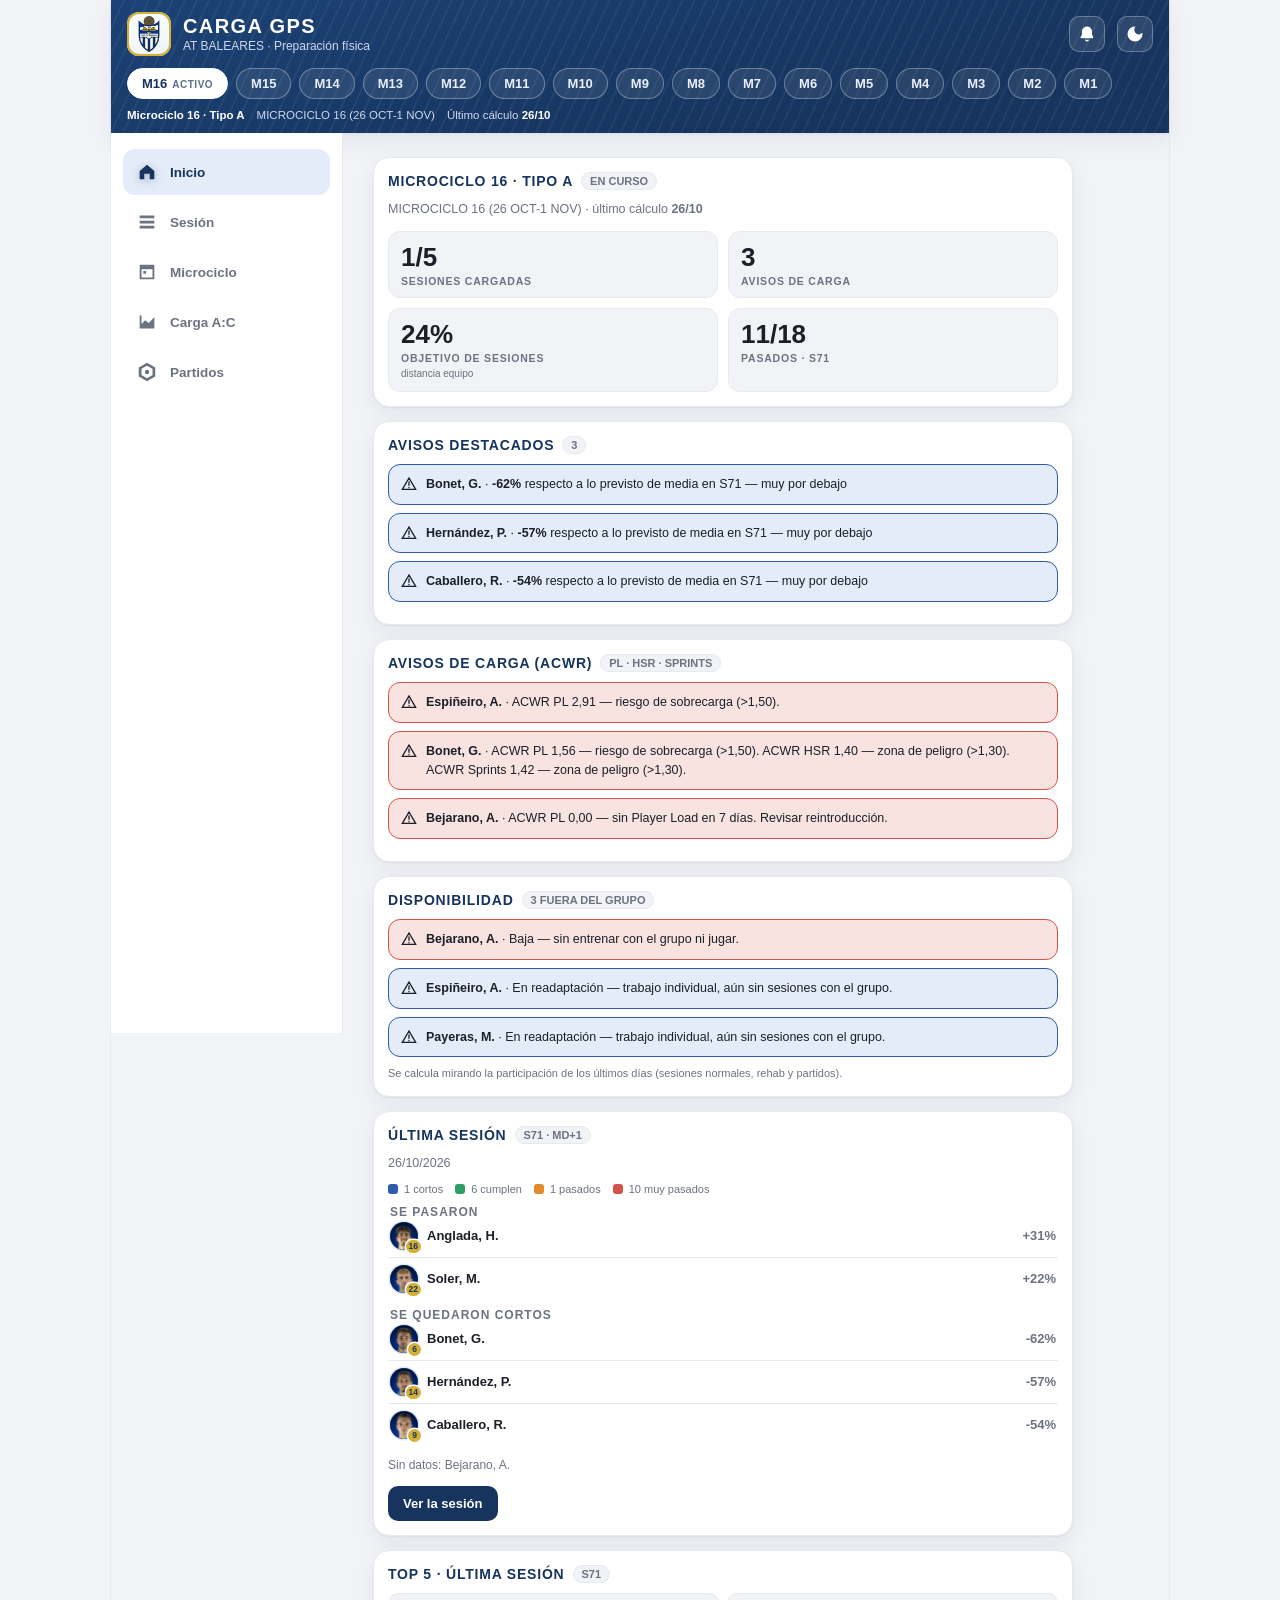
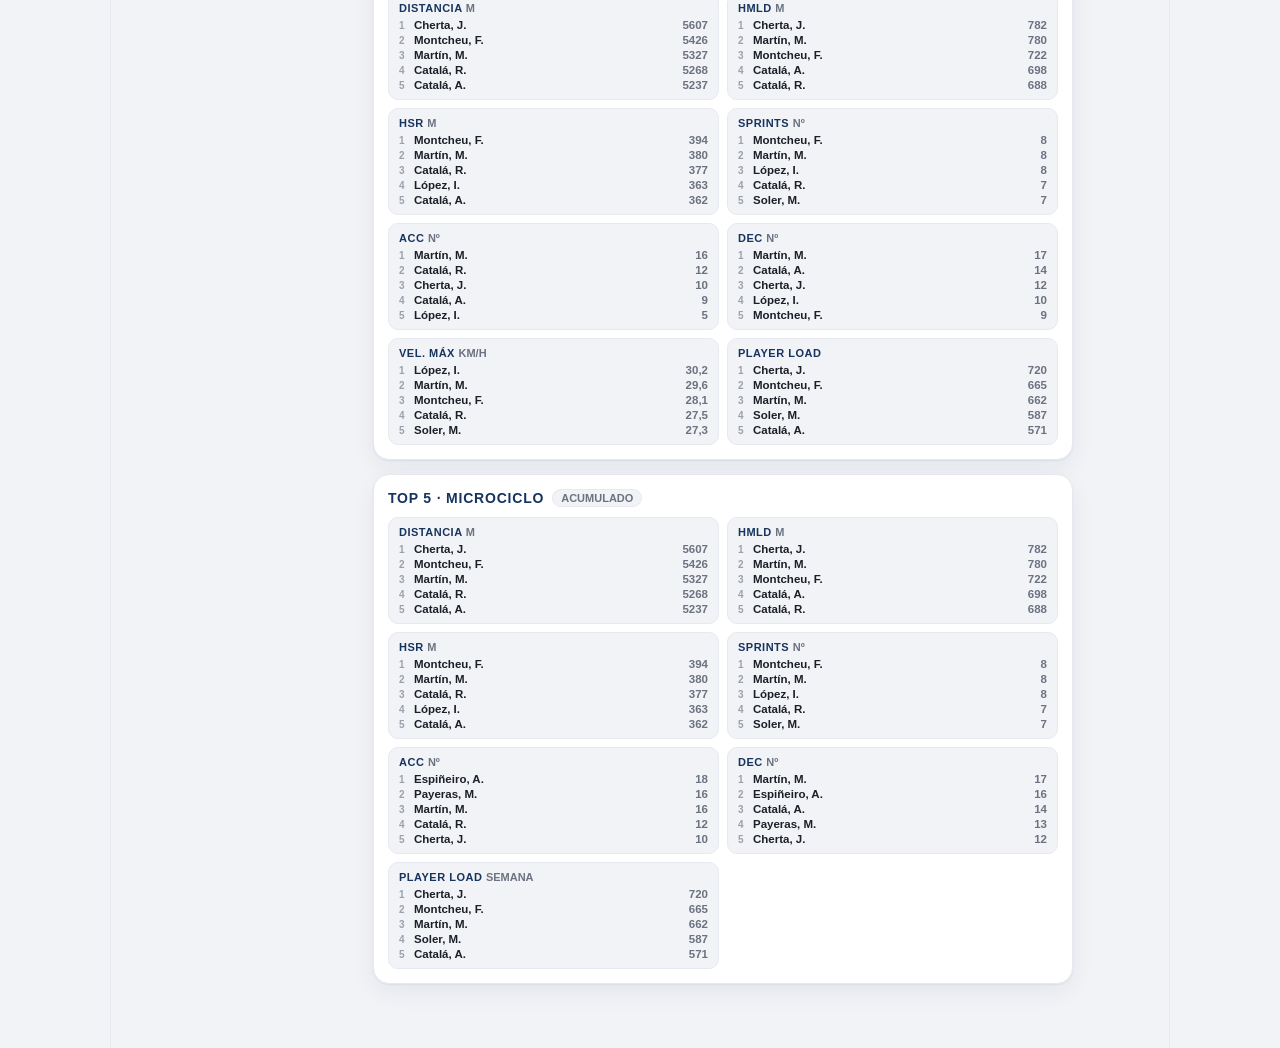
==== commit 24837fa5: "Semáforo por métrica (Dist./HMLD ±10%, HSR/ACC/DEC ±20%, Sprints ±2) y % de cumplimiento ponderado p" ====
--- a/index.html
+++ b/index.html
@@ -70,6 +70,7 @@
 </div>
 
 <script src="data.js?v=53"></script>
-<script src="app.js?v=61"></script>
+<script src="reglas.js?v=1"></script>
+<script src="app.js?v=62"></script>
 </body>
 </html>
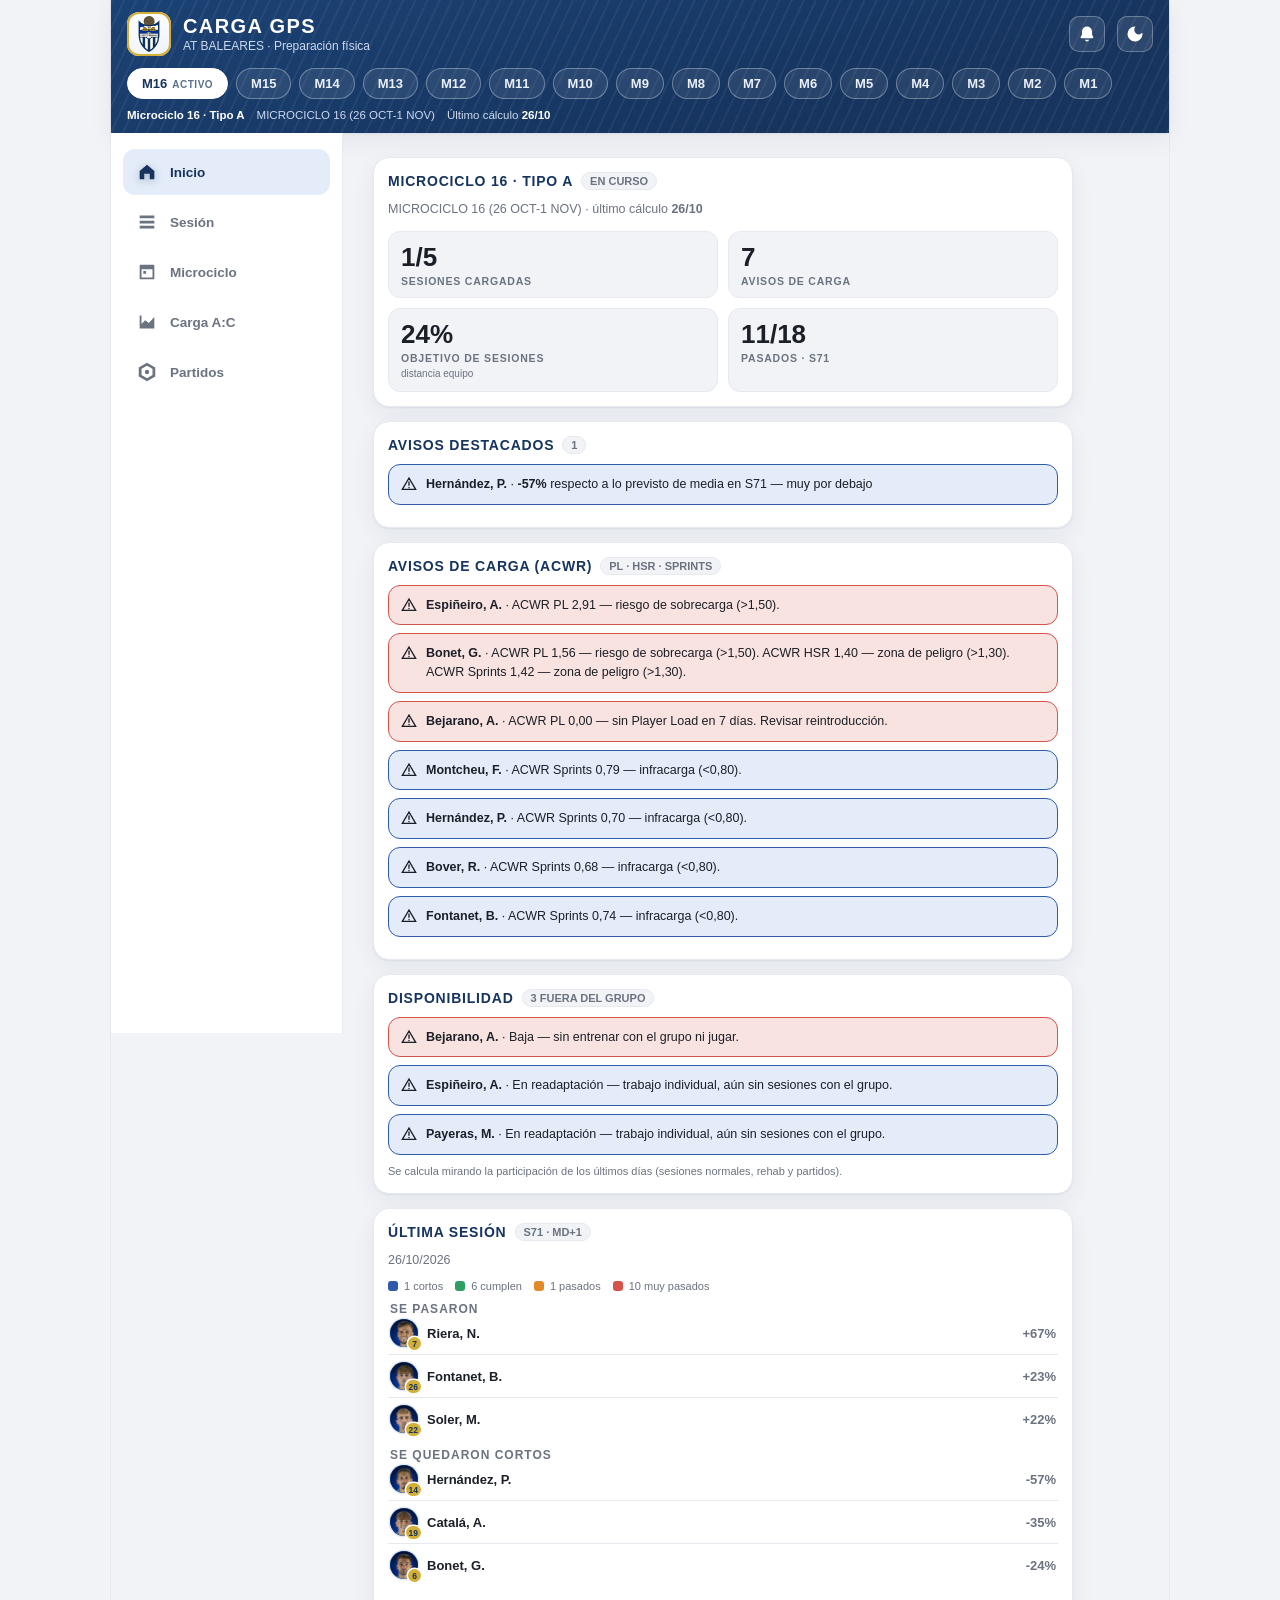
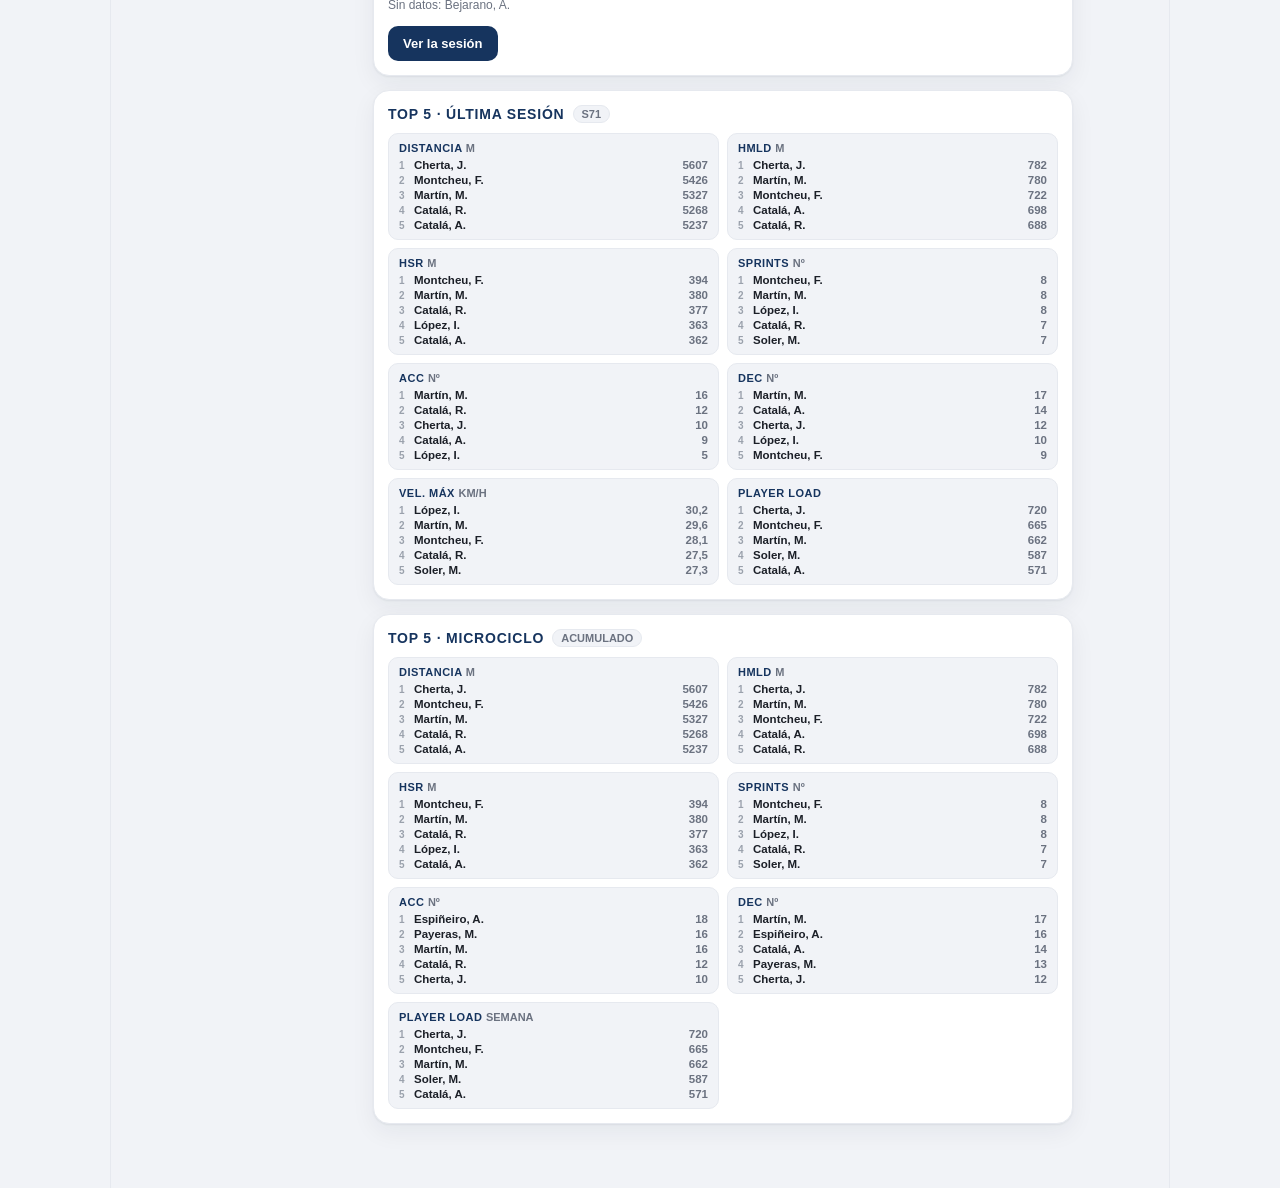
==== commit 1ff00697: "Coeficientes revisados (27/10) y avisos nuevos: picos de 7 días, exposición ≥95% vel. máx, no titula" ====
--- a/index.html
+++ b/index.html
@@ -70,7 +70,7 @@
 </div>
 
 <script src="data.js?v=53"></script>
-<script src="reglas.js?v=1"></script>
-<script src="app.js?v=62"></script>
+<script src="reglas.js?v=2"></script>
+<script src="app.js?v=63"></script>
 </body>
 </html>
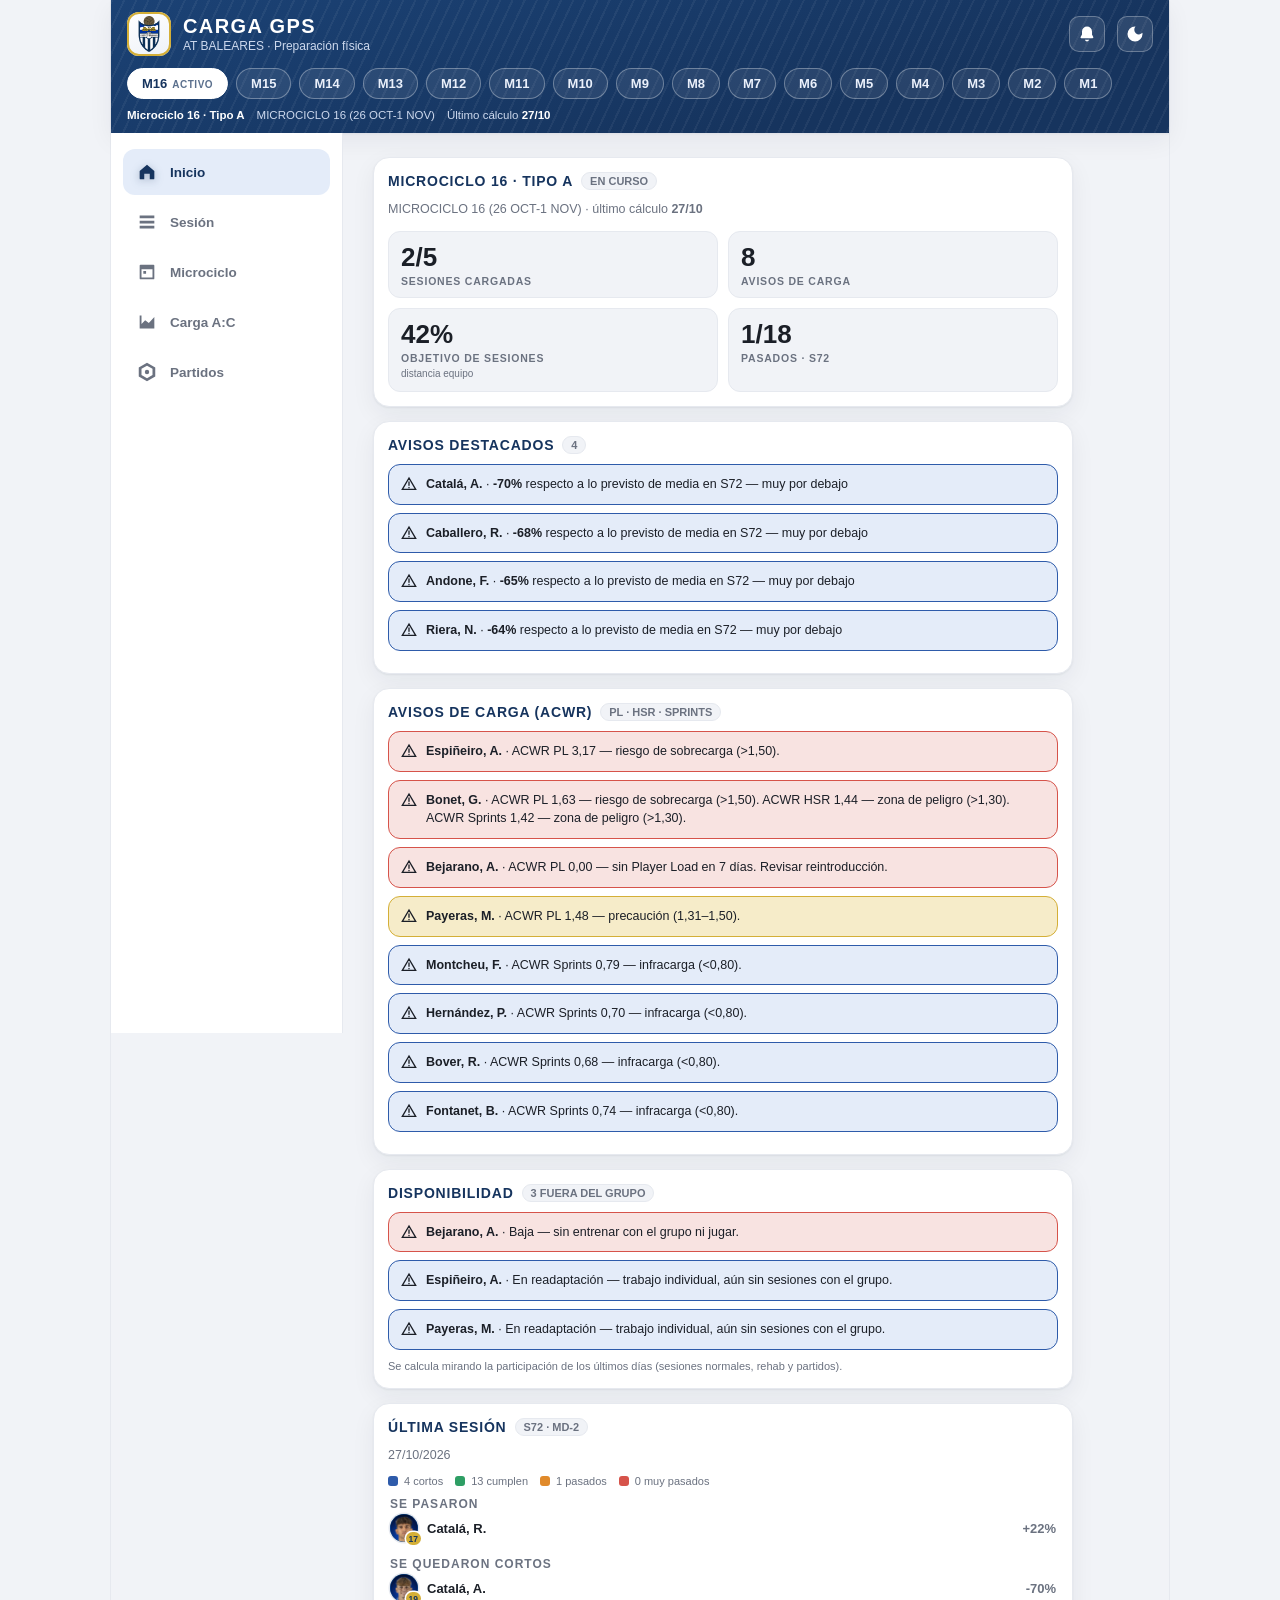
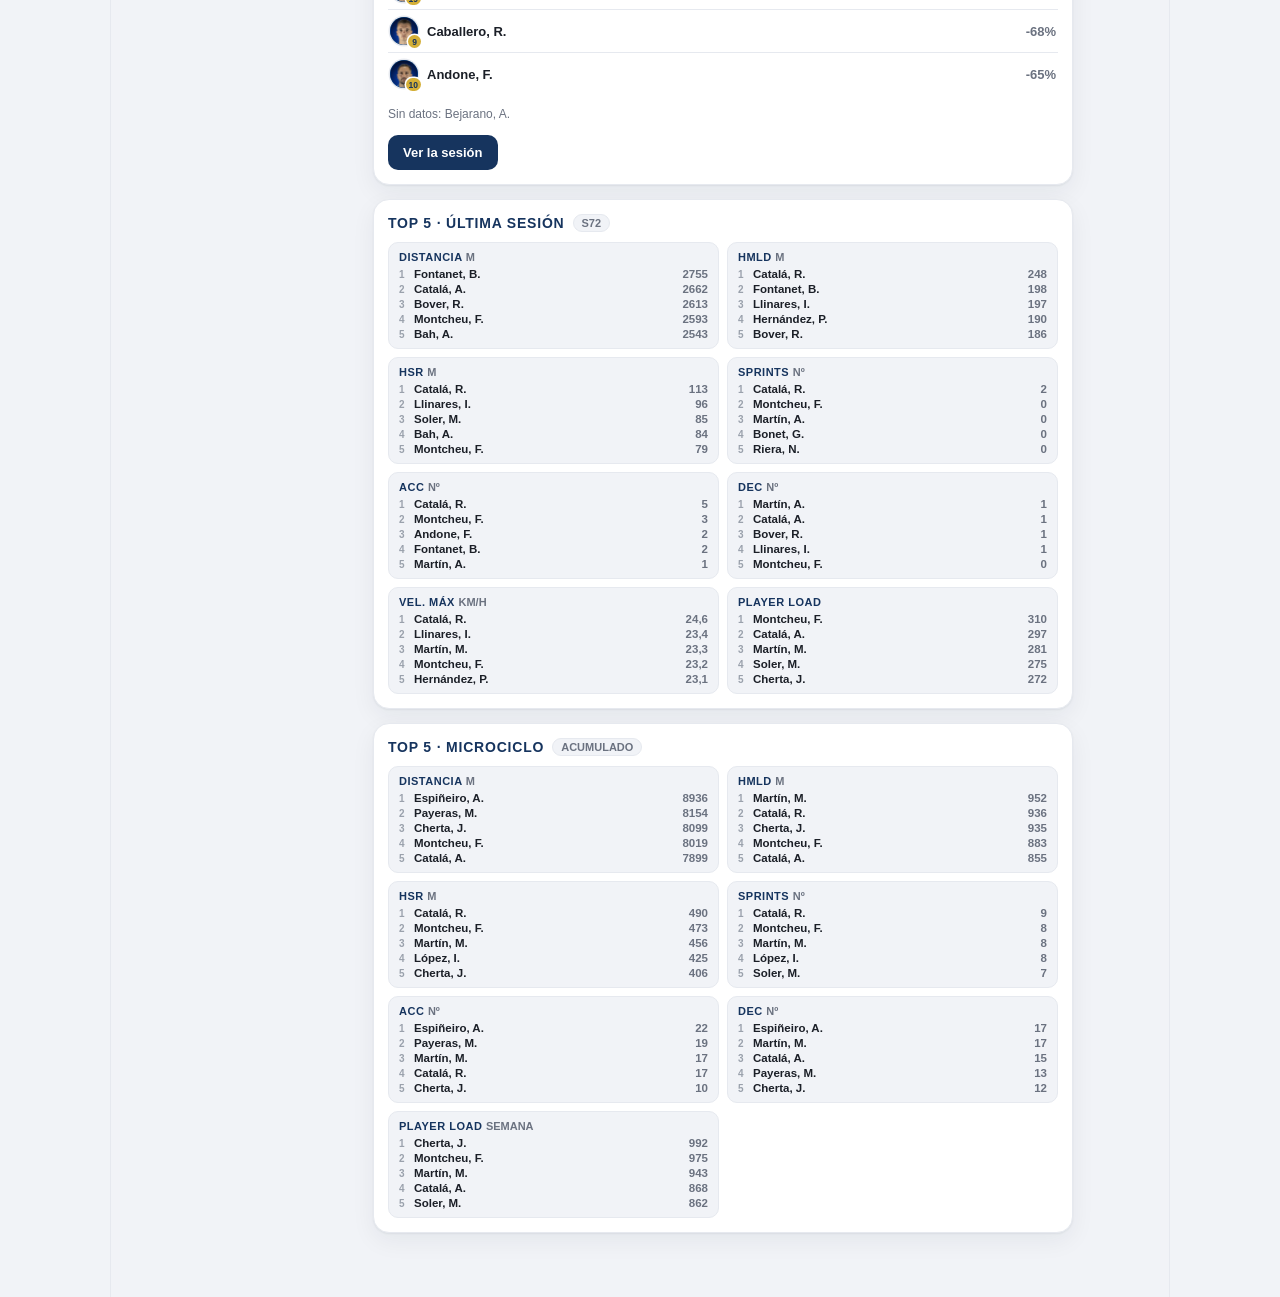
==== commit 50dcd30d: "Apps: etiqueta de infracarga (ACWR HSR/Sprint <0,80) en Carga A:C Co-Authored-By: Claude Opus 5.5 <n" ====
--- a/index.html
+++ b/index.html
@@ -71,6 +71,6 @@
 
 <script src="data.js?v=53"></script>
 <script src="reglas.js?v=2"></script>
-<script src="app.js?v=63"></script>
+<script src="app.js?v=64"></script>
 </body>
 </html>
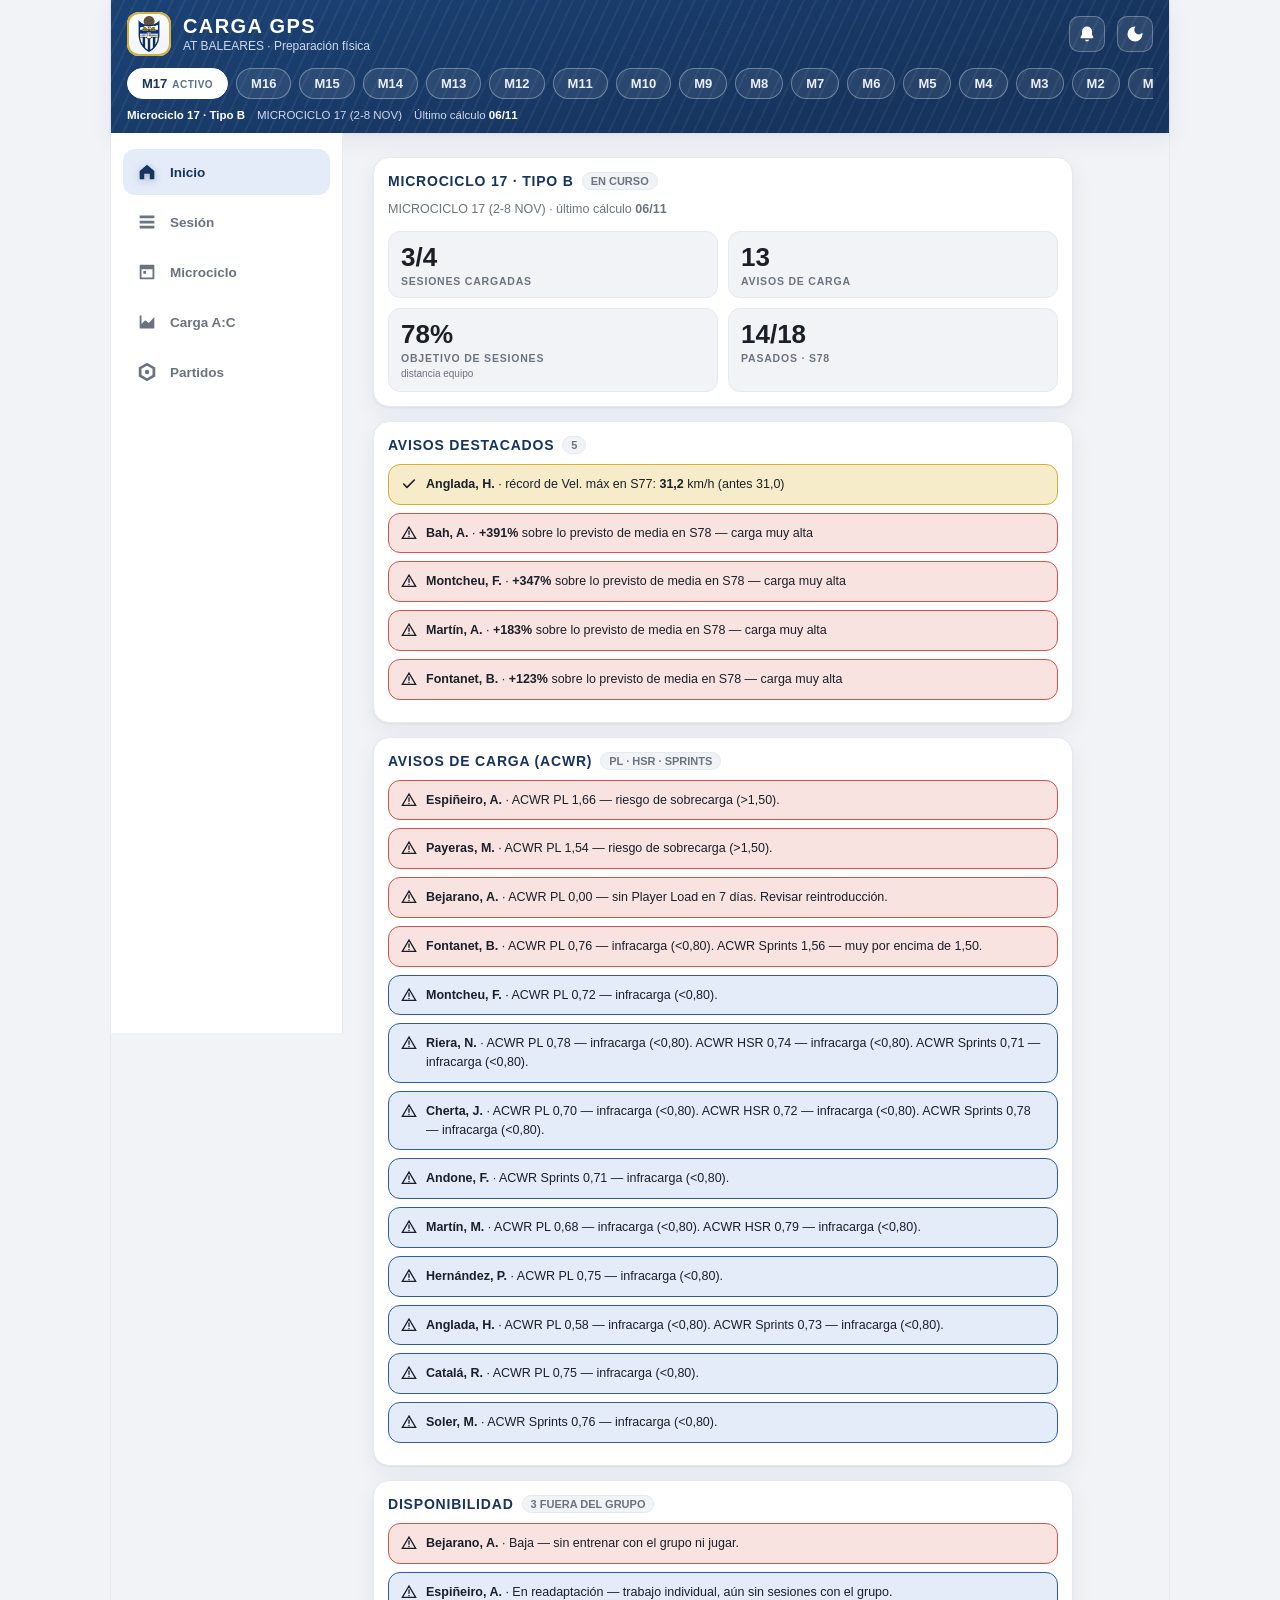
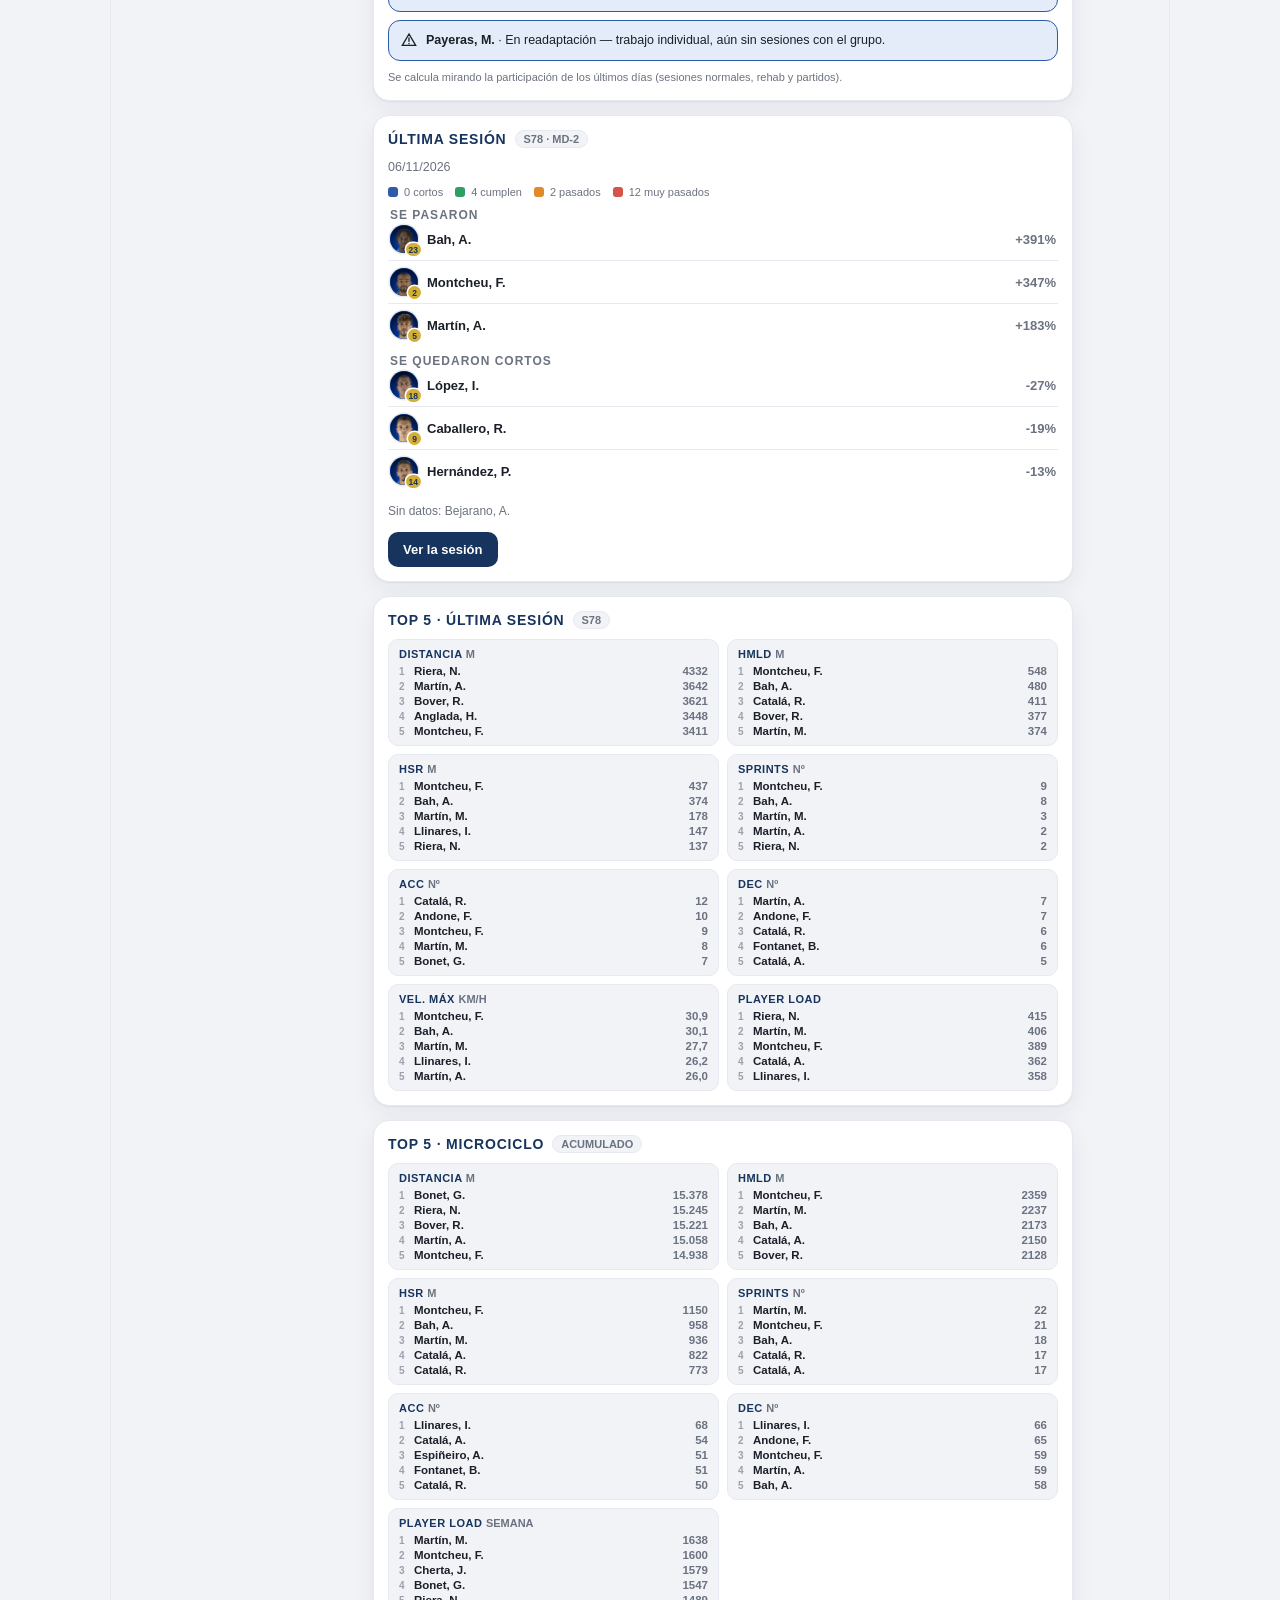
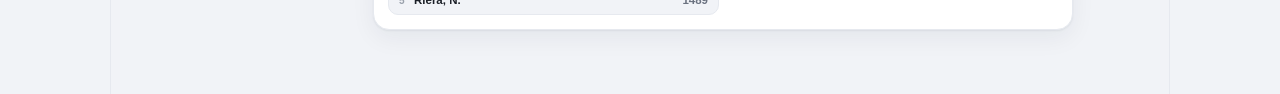
==== commit 66f68621: "Distancia en sprint (banda 6 de Catapult): lectura del PDF nuevo y visible solo en readaptación Co-A" ====
--- a/index.html
+++ b/index.html
@@ -71,6 +71,6 @@
 
 <script src="data.js?v=53"></script>
 <script src="reglas.js?v=2"></script>
-<script src="app.js?v=64"></script>
+<script src="app.js?v=65"></script>
 </body>
 </html>
